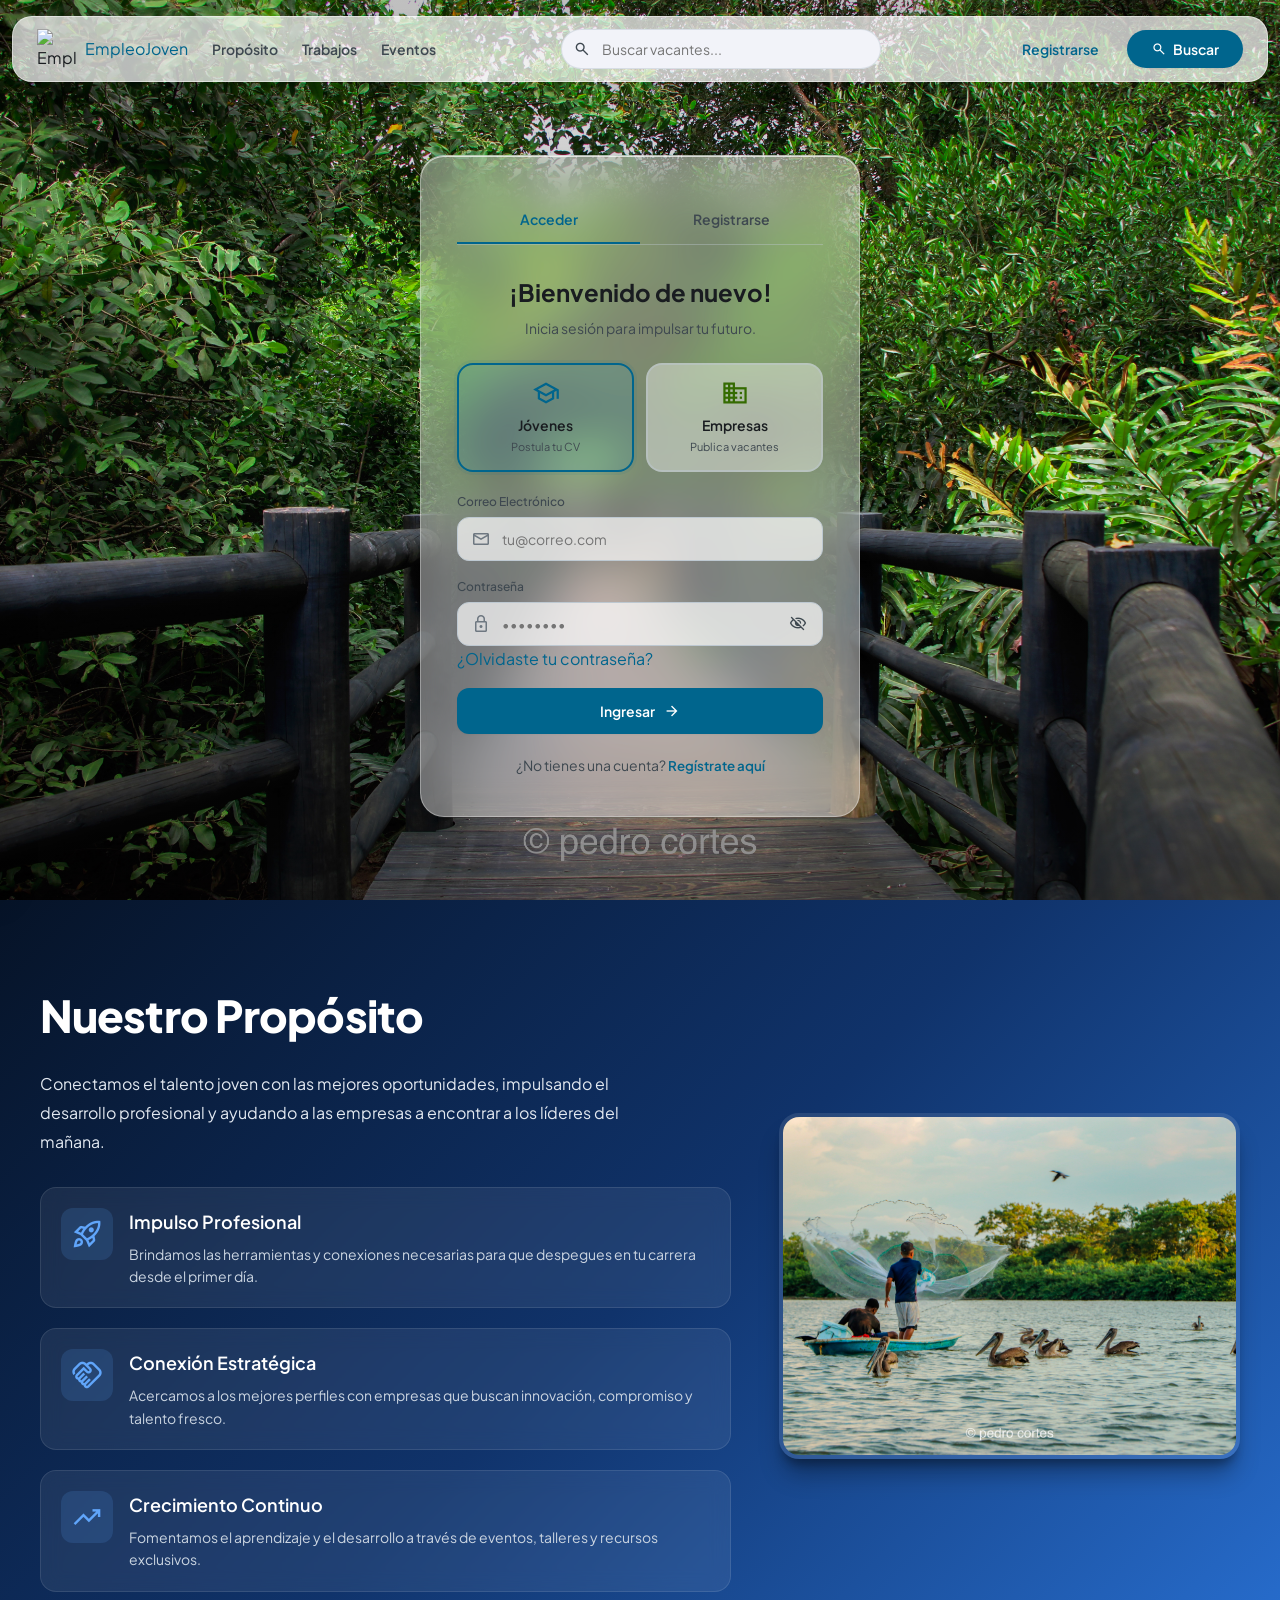
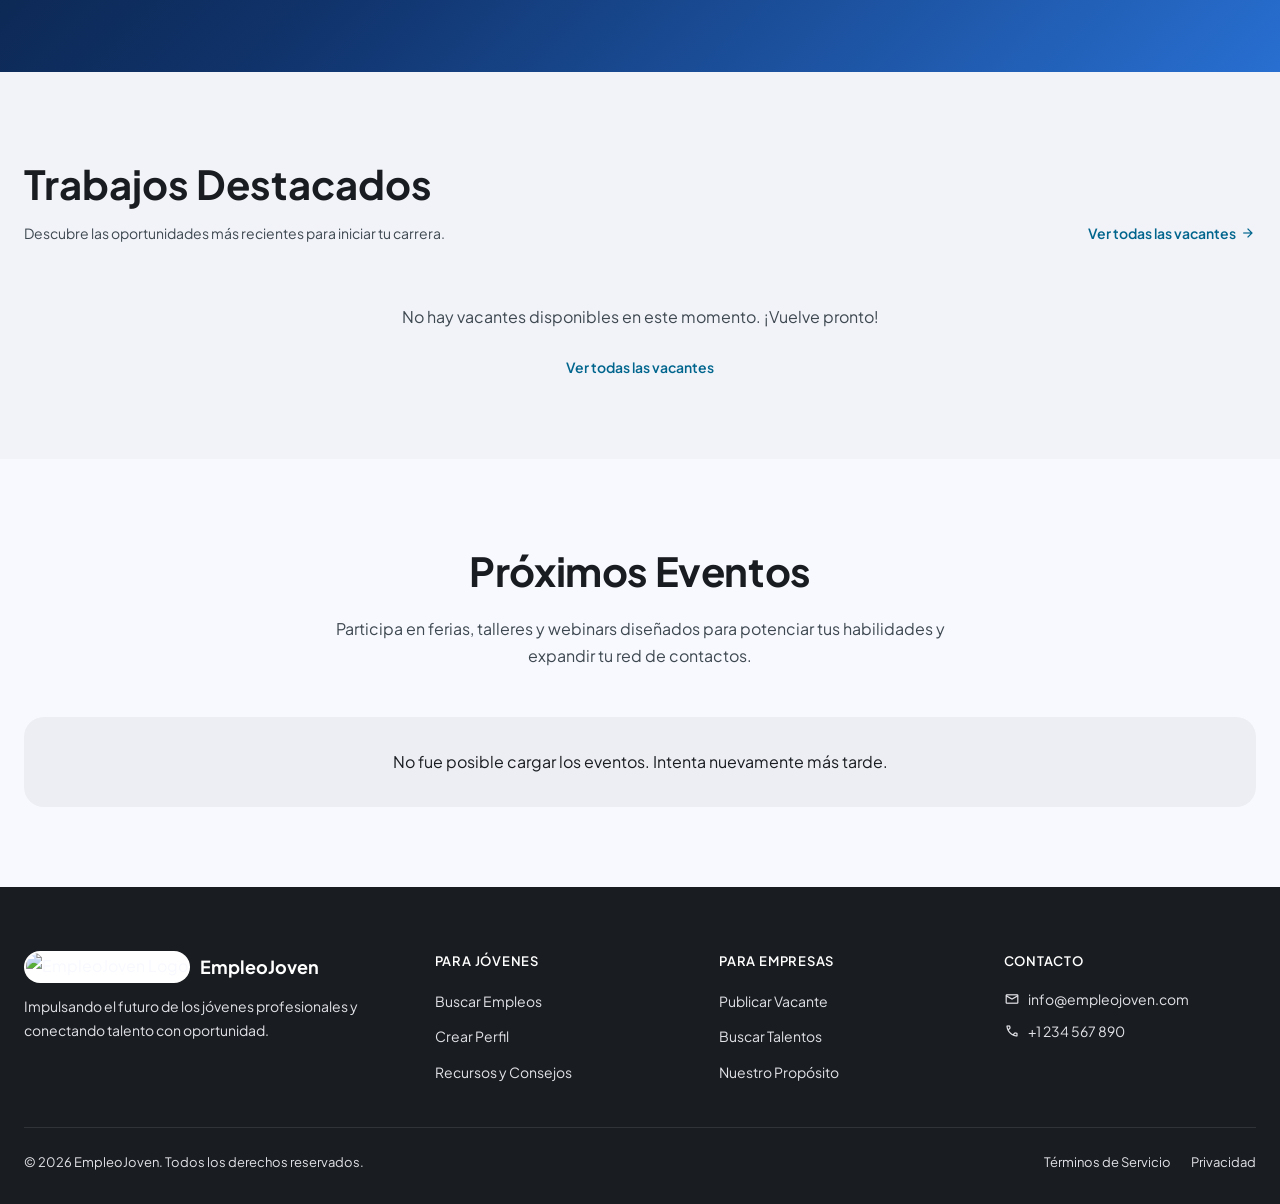
==== index.html @ 44835166 "comentario" ====
<!DOCTYPE html>
<html lang="es">

<head>
  <meta charset="utf-8">
  <meta name="viewport" content="width=device-width, initial-scale=1.0">
  <title>EmpleoJoven — Conectando Talento Joven con Oportunidades</title>

  <!-- Fonts -->
  <link rel="preconnect" href="https://fonts.googleapis.com">
  <link rel="preconnect" href="https://fonts.gstatic.com" crossorigin>
  <link href="https://fonts.googleapis.com/css2?family=Plus+Jakarta+Sans:wght@400;500;600;700&display=swap"
    rel="stylesheet">
  <link href="https://fonts.googleapis.com/css2?family=Material+Symbols+Outlined:wght,FILL@100..700,0..1&display=swap"
    rel="stylesheet">

  <!-- Styles -->
  <link rel="stylesheet" href="styles.css?v=20260906-jobs-skeleton">
</head>

<body>

  <!-- ============================================
     NAVBAR
     ============================================ -->
  <header class="navbar">
    <div class="glass-nav rounded-full flex justify-between items-center px-4 md:px-6 py-3">
      <!-- Left: Logo + Links -->
      <div class="flex items-center gap-3 md:gap-6">
        <button id="mobileMenuBtn"
          class="md:hidden flex items-center justify-center w-9 h-9 rounded-full hover:bg-surface-container-low transition-colors">
          <span class="material-symbols-outlined text-on-surface-variant">menu</span>
        </button>
        <a href="index.html" class="flex items-center gap-2">
          <img
            src="https://lh3.googleusercontent.com/aida-public/[base64]"
            alt="EmpleoJoven Logo" class="h-8 md:h-10 w-auto rounded-full bg-white p-0.5">
          <span class="hidden md:block font-headline-md text-primary text-lg font-bold">EmpleoJoven</span>
        </a>
        <nav class="hidden md:flex items-center gap-6">
          <a href="#proposito" class="nav-link">Propósito</a>
          <a href="#trabajos" class="nav-link">Trabajos</a>
          <a href="#eventos" class="nav-link">Eventos</a>
        </nav>
      </div>

      <!-- Center: Search -->
      <div class="nav-search hidden lg:block mx-4">
        <span class="material-symbols-outlined search-icon">search</span>
        <input id="jobSearch" type="search" placeholder="Buscar vacantes..." aria-label="Buscar vacantes">
      </div>

      <!-- Right: Actions -->
      <div class="flex items-center gap-2 md:gap-3">
        <a href="#tabRegister" id="navRegisterBtn" class="nav-btn-ghost hidden sm:inline-block">Registrarse</a>
        <button id="searchButton" class="nav-btn-primary" type="button">
          <span class="material-symbols-outlined" style="font-size:16px">search</span>
          <span class="hidden sm:inline">Buscar</span>
        </button>
      </div>
    </div>
  </header>

  <!-- Mobile Menu Overlay -->
  <div id="mobileOverlay" class="mobile-overlay"></div>

  <!-- Mobile Menu Drawer -->
  <aside id="mobileMenu" class="mobile-menu">
    <div class="p-6">
      <div class="flex items-center justify-between mb-8">
        <span class="text-xl font-bold text-primary">Menú</span>
        <button id="closeMobileMenu"
          class="w-9 h-9 rounded-full hover:bg-surface-container-low flex items-center justify-center transition-colors">
          <span class="material-symbols-outlined text-on-surface-variant">close</span>
        </button>
      </div>
      <nav class="space-y-1">
        <a href="#proposito" class="mobile-link">
          <span class="material-symbols-outlined icon">rocket_launch</span> Propósito
        </a>
        <a href="#trabajos" class="mobile-link">
          <span class="material-symbols-outlined icon">work</span> Trabajos
        </a>
        <a href="#eventos" class="mobile-link">
          <span class="material-symbols-outlined icon">event</span> Eventos
        </a>
        <a href="#tabRegister" id="mobileRegisterBtn" class="mobile-link">
          <span class="material-symbols-outlined icon">person_add</span> Registrarse
        </a>
      </nav>
    </div>
  </aside>

  <!-- ============================================
     HERO SECTION — LOGIN / REGISTER
     ============================================ -->
  <section class="hero">
    <!-- Background Carousel -->
    <div class="hero-bg">
      <div class="hero-slide active" style="background-image: url('imagenes/puente.jpeg');"></div>
      <div class="hero-slide" style="background-image: url('imagenes/cangrejo.jpeg');"></div>
      <div class="hero-slide" style="background-image: url('imagenes/atardecer.jpeg');"></div>
      <div class="hero-slide" style="background-image: url('imagenes/canoa.jpeg');"></div>
      <div class="hero-slide" style="background-image: url('imagenes/platanos.jpg');"></div>
      <div class="hero-slide" style="background-image: url('imagenes/IMG_0099.JPG.jpeg');"></div>
      <div class="hero-slide" style="background-image: url('imagenes/IMG_8763.JPG.jpeg');"></div>

    </div>
    <div class="hero-overlay"></div>

    <!-- Auth Card -->
    <div class="hero-content">
      <div class="auth-card">

        <!-- Tabs -->
        <div class="auth-tabs">
          <button id="tabLogin" class="auth-tab active">Acceder</button>
          <button id="tabRegister" class="auth-tab">Registrarse</button>
        </div>

        <!-- ===== LOGIN PANEL ===== -->
        <div id="panelLogin" class="auth-panel">
          <div class="text-center mb-6">
            <h1 class="auth-title">¡Bienvenido de nuevo!</h1>
            <p class="auth-subtitle">Inicia sesión para impulsar tu futuro.</p>
          </div>

          <!-- Role Selection -->
          <div class="role-selector">
            <label class="role-card active-joven">
              <input type="radio" name="loginRole" value="joven" checked>
              <span class="material-symbols-outlined role-icon text-primary">school</span>
              <div class="role-label">Jóvenes</div>
              <div class="role-desc">Postula tu CV</div>
            </label>
            <label class="role-card">
              <input type="radio" name="loginRole" value="empresa">
              <span class="material-symbols-outlined role-icon text-secondary">domain</span>
              <div class="role-label">Empresas</div>
              <div class="role-desc">Publica vacantes</div>
            </label>
          </div>

          <!-- Login Form -->
          <form id="loginForm">
            <div class="form-group">
              <label class="form-label" for="loginEmail">Correo Electrónico</label>
              <div class="input-wrapper">
                <span class="material-symbols-outlined input-icon">mail</span>
                <input type="email" id="loginEmail" class="form-input" placeholder="tu@correo.com" required>
              </div>
            </div>

            <div class="form-group">
              <label class="form-label" for="loginPassword">Contraseña</label>
              <div class="input-wrapper">
                <span class="material-symbols-outlined input-icon">lock</span>
                <input type="password" id="loginPassword" class="form-input with-toggle" placeholder="••••••••"
                  required>
                <button type="button" class="input-toggle" data-target="loginPassword">
                  <span class="material-symbols-outlined" style="font-size:18px">visibility_off</span>
                </button>
              </div>
              <div class="text-right mt-2">
                <a href="#" class="text-primary text-xs font-medium hover:underline">¿Olvidaste tu contraseña?</a>
              </div>
            </div>

            <button type="submit" class="btn-submit">
              <span>Ingresar</span>
              <span class="material-symbols-outlined btn-icon">arrow_forward</span>
            </button>
          </form>

          <p class="auth-footer">
            ¿No tienes una cuenta? <button type="button" id="goToRegister">Regístrate aquí</button>
          </p>
        </div>

        <!-- ===== REGISTER PANEL ===== -->
        <div id="panelRegister" class="auth-panel hidden">
          <div class="text-center mb-6">
            <h1 class="auth-title">Crear Cuenta</h1>
            <p class="auth-subtitle">Únete a EmpleoJoven hoy mismo.</p>
          </div>

          <!-- Role Selection -->
          <div class="role-selector">
            <label class="role-card active-joven">
              <input type="radio" name="regRole" value="joven" checked>
              <span class="material-symbols-outlined role-icon text-primary">school</span>
              <div class="role-label">Jóvenes</div>
              <div class="role-desc">Postula tu CV</div>
            </label>
            <label class="role-card">
              <input type="radio" name="regRole" value="empresa">
              <span class="material-symbols-outlined role-icon text-secondary">domain</span>
              <div class="role-label">Empresas</div>
              <div class="role-desc">Publica vacantes</div>
            </label>
          </div>

          <!-- Register Form -->
          <form id="registerForm">
            <!-- Campos para Jóvenes -->
            <div id="regYouthFields" class="grid grid-cols-2 gap-3">
              <div class="form-group mb-0">
                <label class="form-label" for="regNombre">Nombre</label>
                <input type="text" id="regNombre" class="form-input" style="padding-left:14px" placeholder="Tu nombre"
                  required>
              </div>
              <div class="form-group mb-0">
                <label class="form-label" for="regApellido">Apellido</label>
                <input type="text" id="regApellido" class="form-input" style="padding-left:14px"
                  placeholder="Tu apellido" required>
              </div>
            </div>

            <!-- Campos para Empresas -->
            <div id="regCompanyFields" class="form-group mb-0 hidden">
              <label class="form-label" for="regNombreEmpresa">Nombre de la Empresa</label>
              <input type="text" id="regNombreEmpresa" class="form-input" style="padding-left:14px"
                placeholder="Nombre de tu empresa">
            </div>

            <div class="form-group">
              <label class="form-label" for="regEmail">Correo Electrónico</label>
              <input type="email" id="regEmail" class="form-input" style="padding-left:14px" placeholder="tu@correo.com"
                required>
            </div>

            <div class="form-group">
              <label class="form-label" for="regPassword">Contraseña</label>
              <div class="input-wrapper">
                <input type="password" id="regPassword" class="form-input with-toggle" style="padding-left:14px"
                  placeholder="Mínimo 8 caracteres" minlength="8" required>
                <button type="button" class="input-toggle" data-target="regPassword">
                  <span class="material-symbols-outlined" style="font-size:18px">visibility_off</span>
                </button>
              </div>
            </div>

            <div class="form-group">
              <label class="form-label" for="regConfirmPassword">Confirmar Contraseña</label>
              <div class="input-wrapper">
                <input type="password" id="regConfirmPassword" class="form-input with-toggle" style="padding-left:14px"
                  placeholder="••••••••" required>
                <button type="button" class="input-toggle" data-target="regConfirmPassword">
                  <span class="material-symbols-outlined" style="font-size:18px">visibility_off</span>
                </button>
              </div>
            </div>

            <div class="checkbox-wrapper mb-4">
              <input type="checkbox" id="regTerms" required>
              <label for="regTerms">Acepto los <a href="#">Términos de Servicio</a> y la <a href="#">Política de
                  Privacidad</a></label>
            </div>

            <button type="submit" class="btn-submit">
              <span>Crear cuenta</span>
              <span class="material-symbols-outlined btn-icon">arrow_forward</span>
            </button>
          </form>

          <!-- Social Login -->
          <div class="social-divider">
            <span>o con</span>
          </div>
          <div class="social-buttons">
            <button type="button" class="social-btn">
              <svg viewBox="0 0 24 24">
                <path fill="#4285F4"
                  d="M22.56 12.25c0-.78-.07-1.53-.2-2.25H12v4.26h5.92a5.06 5.06 0 0 1-2.2 3.32v2.77h3.57c2.08-1.92 3.28-4.74 3.28-8.1z" />
                <path fill="#34A853"
                  d="M12 23c2.97 0 5.46-.98 7.28-2.66l-3.57-2.77c-.98.66-2.23 1.06-3.71 1.06-2.86 0-5.29-1.93-6.16-4.53H2.18v2.84C3.99 20.53 7.7 23 12 23z" />
                <path fill="#FBBC05"
                  d="M5.84 14.09c-.22-.66-.35-1.36-.35-2.09s.13-1.43.35-2.09V7.07H2.18C1.43 8.55 1 10.22 1 12s.43 3.45 1.18 4.93l2.85-2.22.81-.62z" />
                <path fill="#EA4335"
                  d="M12 5.38c1.62 0 3.06.56 4.21 1.64l3.15-3.15C17.45 2.09 14.97 1 12 1 7.7 1 3.99 3.47 2.18 7.07l3.66 2.84c.87-2.6 3.3-4.53 6.16-4.53z" />
              </svg>
              Google
            </button>
            <button type="button" class="social-btn">
              <svg viewBox="0 0 24 24">
                <path fill="#1877F2"
                  d="M24 12.073c0-6.627-5.373-12-12-12s-12 5.373-12 12c0 5.99 4.388 10.954 10.125 11.854v-8.385H7.078v-3.47h3.047V9.43c0-3.007 1.792-4.669 4.533-4.669 1.312 0 2.686.235 2.686.235v2.953H15.83c-1.491 0-1.956.925-1.956 1.874v2.25h3.328l-.532 3.47h-2.796v8.385C19.612 23.027 24 18.062 24 12.073z" />
              </svg>
              Facebook
            </button>
          </div>

          <p class="auth-footer">
            ¿Ya tienes una cuenta? <button type="button" id="goToLogin">Inicia sesión</button>
          </p>
        </div>

      </div>
    </div>
  </section>

  <!-- ============================================
     PROPÓSITO SECTION
     ============================================ -->
  <section id="proposito" class="purpose-section reveal">
    <div class="purpose-container">
      <!-- Left Column: Text & Features -->
      <div class="purpose-text-side">
        <h2 class="purpose-section-title">Nuestro Propósito</h2>
        <p class="purpose-section-desc">Conectamos el talento joven con las mejores oportunidades, impulsando el
          desarrollo profesional y ayudando a las empresas a encontrar a los líderes del mañana.</p>

        <div class="purpose-mini-grid">
          <div class="purpose-mini-card">
            <span class="material-symbols-outlined icon">rocket_launch</span>
            <div>
              <h4>Impulso Profesional</h4>
              <p>Brindamos las herramientas y conexiones necesarias para que despegues en tu carrera desde el primer
                día.</p>
            </div>
          </div>
          <div class="purpose-mini-card">
            <span class="material-symbols-outlined icon">handshake</span>
            <div>
              <h4>Conexión Estratégica</h4>
              <p>Acercamos a los mejores perfiles con empresas que buscan innovación, compromiso y talento fresco.</p>
            </div>
          </div>
          <div class="purpose-mini-card">
            <span class="material-symbols-outlined icon">trending_up</span>
            <div>
              <h4>Crecimiento Continuo</h4>
              <p>Fomentamos el aprendizaje y el desarrollo a través de eventos, talleres y recursos exclusivos.</p>
            </div>
          </div>
        </div>
      </div>

      <!-- Right Column: Image -->
      <div class="purpose-image-side">
        <div class="purpose-image-wrapper">
          <img src="imagenes/IMG_9879.JPG.jpeg" alt="Nuestro Propósito">
        </div>
      </div>
    </div>
  </section>

  <!-- ============================================
     TRABAJOS DESTACADOS
     ============================================ -->
  <section id="trabajos" class="jobs-section">
    <div class="jobs-header">
      <div>
        <h2>Trabajos Destacados</h2>
        <p>Descubre las oportunidades más recientes para iniciar tu carrera.</p>
      </div>
      <a href="#" id="verTodasBtn" class="jobs-see-all">
        Ver todas las vacantes <span class="material-symbols-outlined" style="font-size:16px">arrow_forward</span>
      </a>
    </div>

    <!-- Skeleton Loader (visible mientras carga) -->
    <div class="jobs-grid" id="jobsSkeletonGrid" aria-hidden="true" hidden>
      <div class="job-card job-card-skeleton">
        <div class="skeleton-icon"></div>
        <div class="skeleton-badge"></div>
        <div class="skeleton-title"></div>
        <div class="skeleton-company"></div>
        <div class="skeleton-btn"></div>
      </div>
      <div class="job-card job-card-skeleton">
        <div class="skeleton-icon"></div>
        <div class="skeleton-badge"></div>
        <div class="skeleton-title"></div>
        <div class="skeleton-company"></div>
        <div class="skeleton-btn"></div>
      </div>
      <div class="job-card job-card-skeleton">
        <div class="skeleton-icon"></div>
        <div class="skeleton-badge"></div>
        <div class="skeleton-title"></div>
        <div class="skeleton-company"></div>
        <div class="skeleton-btn"></div>
      </div>
    </div>

    <!-- Grid de vacantes reales -->
    <div class="jobs-grid" id="jobsGrid" hidden></div>

    <!-- Estado vacío / sin conexión -->
    <p id="noJobsMessage" class="no-jobs-message" hidden>No hay vacantes disponibles en este momento. ¡Vuelve pronto!
    </p>

    <div class="jobs-footer-link">
      <a href="#" id="verTodasMobileBtn">Ver todas las vacantes</a>
    </div>
  </section>

  <!-- ============================================
     MODAL — REGÍSTRATE PARA POSTULAR
     ============================================ -->
  <div id="registerPromptModal" class="rp-backdrop" role="dialog" aria-modal="true" aria-labelledby="rpModalTitle">
    <div class="rp-modal">
      <!-- Decorative top bar -->
      <div class="rp-topbar"></div>

      <button class="rp-close" id="rpCloseBtn" aria-label="Cerrar">
        <span class="material-symbols-outlined">close</span>
      </button>

      <!-- Job preview info (se rellena desde JS) -->
      <div class="rp-job-preview">
        <div class="rp-job-icon" id="rpJobIcon">
          <span class="material-symbols-outlined">work</span>
        </div>
        <div>
          <h3 id="rpJobTitle" class="rp-job-title">—</h3>
          <p id="rpJobCompany" class="rp-job-company">—</p>
        </div>
      </div>

      <!-- Modal body -->
      <div class="rp-body">
        <div class="rp-lock-icon">
          <span class="material-symbols-outlined">lock</span>
        </div>
        <h2 id="rpModalTitle" class="rp-title">¡Crea tu cuenta gratis!</h2>
        <p class="rp-desc">
          Para ver los detalles completos y <strong>postular a esta vacante</strong>,
          necesitas tener una cuenta en EmpleoJoven. ¡Es gratis y solo toma un minuto!
        </p>

        <div class="rp-benefits">
          <div class="rp-benefit-item">
            <span class="material-symbols-outlined">check_circle</span>
            Accede a todos los detalles de la oferta
          </div>
          <div class="rp-benefit-item">
            <span class="material-symbols-outlined">check_circle</span>
            Postula con un solo clic
          </div>
          <div class="rp-benefit-item">
            <span class="material-symbols-outlined">check_circle</span>
            Recibe notificaciones de nuevas vacantes
          </div>
        </div>

        <div class="rp-actions">
          <button type="button" class="rp-btn-register" id="rpRegisterBtn">
            <span class="material-symbols-outlined">person_add</span>
            Crear cuenta gratis
          </button>
          <button type="button" class="rp-btn-login" id="rpLoginBtn">
            Ya tengo cuenta — Iniciar sesión
          </button>
        </div>
      </div>
    </div>
  </div>


  <!-- ============================================
     EVENTOS
     ============================================ -->
  <section id="eventos" class="section">
    <div class="section-header reveal">
      <h2 class="section-title">Próximos Eventos</h2>
      <p class="section-desc">Participa en ferias, talleres y webinars diseñados para potenciar tus habilidades y
        expandir tu red de contactos.</p>
    </div>

    <!-- Grid de eventos dinámico -->
    <div class="events-grid" id="eventsGrid">
      <div class="event-card reveal">
        <div class="event-content" style="grid-column: 1 / -1; text-align: center; padding: 30px;">
          <p style="color: var(--text-muted, #94a3b8);">Cargando eventos programados...</p>
        </div>
      </div>
    </div>
  </section>

  <!-- ============================================
     FOOTER
     ============================================ -->
  <footer class="footer">
    <div class="footer-grid">
      <!-- Brand -->
      <div>
        <div class="footer-brand">
          <img
            src="https://lh3.googleusercontent.com/aida-public/[base64]"
            alt="EmpleoJoven Logo">
          <span>EmpleoJoven</span>
        </div>
        <p class="footer-desc">Impulsando el futuro de los jóvenes profesionales y conectando talento con oportunidad.
        </p>
      </div>

      <!-- Para Jóvenes -->
      <div class="footer-col">
        <h4>Para Jóvenes</h4>
        <ul>
          <li><a href="#trabajos">Buscar Empleos</a></li>
          <li><a href="#tabRegister" id="footerRegisterBtn">Crear Perfil</a></li>
          <li><a href="#eventos">Recursos y Consejos</a></li>
        </ul>
      </div>

      <!-- Para Empresas -->
      <div class="footer-col">
        <h4>Para Empresas</h4>
        <ul>
          <li><a href="#tabRegister" id="footerPublishBtn">Publicar Vacante</a></li>
          <li><a href="#tabRegister">Buscar Talentos</a></li>
          <li><a href="#proposito">Nuestro Propósito</a></li>
        </ul>
      </div>

      <!-- Contacto -->
      <div class="footer-col">
        <h4>Contacto</h4>
        <div class="footer-contact">
          <span class="material-symbols-outlined icon">mail</span>
          <span>info@empleojoven.com</span>
        </div>
        <div class="footer-contact">
          <span class="material-symbols-outlined icon">phone</span>
          <span>+1 234 567 890</span>
        </div>
      </div>
    </div>

    <div class="footer-bottom">
      <p>© 2026 EmpleoJoven. Todos los derechos reservados.</p>
      <div class="footer-bottom-links">
        <a href="#">Términos de Servicio</a>
        <a href="#">Privacidad</a>
      </div>
    </div>
  </footer>

  <!-- ============================================
     MODAL — DETALLE DEL EVENTO
     ============================================ -->
  <div id="eventDetailsModal" class="event-details-backdrop" role="dialog" aria-modal="true" aria-labelledby="eventDetailsTitle">
    <article class="event-details-modal">
      <div class="event-details-topbar"></div>
      <button type="button" class="event-details-close" id="eventDetailsClose" aria-label="Cerrar detalles del evento">
        <span class="material-symbols-outlined">close</span>
      </button>
      <div class="event-details-body">
        <span class="event-details-type" id="eventDetailsType">Actividad</span>
        <h2 id="eventDetailsTitle">Evento</h2>
        <p class="event-details-description" id="eventDetailsDescription"></p>
        <div class="event-details-info">
          <p><span class="material-symbols-outlined">schedule</span><span id="eventDetailsDate"></span></p>
          <p><span class="material-symbols-outlined">location_on</span><span id="eventDetailsModality"></span></p>
          <p><span class="material-symbols-outlined">groups</span><span id="eventDetailsOrganizer"></span></p>
        </div>
      </div>
    </article>
  </div>

  <!-- ============================================
     TOAST NOTIFICATION
     ============================================ -->
  <div id="toast" class="toast">
    <div class="toast-inner success" id="toastInner">
      <span class="material-symbols-outlined toast-icon" id="toastIcon">check_circle</span>
      <span id="toastMessage">Mensaje</span>
    </div>
  </div>

  <!-- Scripts -->
  <script src="Js/script.js?v=20260906-jobs-skeleton"></script>
</body>

</html>
---- styles.css ----
/* ============================================
   EMPLEOJOVEN — DESIGN SYSTEM + ANIMATIONS
   ============================================ */

/* ---- Google Fonts Import ---- */
@import url('https://fonts.googleapis.com/css2?family=Plus+Jakarta+Sans:wght@400;500;600;700&display=swap');

/* ---- CSS Custom Properties ---- */
:root {
  --primary: #00658d;
  --primary-container: #00aeef;
  --primary-fixed: #c6e7ff;
  --primary-fixed-dim: #82cfff;
  --on-primary: #ffffff;
  --on-primary-container: #003e58;
  --on-primary-fixed: #001e2d;
  --on-primary-fixed-variant: #004c6b;

  --secondary: #346b00;
  --secondary-container: #acf771;
  --secondary-fixed: #acf771;
  --secondary-fixed-dim: #91da59;
  --on-secondary: #ffffff;
  --on-secondary-container: #387200;
  --on-secondary-fixed: #0b2000;
  --on-secondary-fixed-variant: #265100;

  --tertiary: #725c00;
  --tertiary-container: #c3a000;
  --tertiary-fixed: #ffe07c;
  --tertiary-fixed-dim: #ecc200;
  --on-tertiary: #ffffff;
  --on-tertiary-container: #463800;
  --on-tertiary-fixed: #231b00;
  --on-tertiary-fixed-variant: #564500;

  --error: #ba1a1a;
  --error-container: #ffdad6;
  --on-error: #ffffff;
  --on-error-container: #93000a;

  --surface: #f8f9ff;
  --surface-bright: #f8f9ff;
  --surface-dim: #d8dadf;
  --surface-variant: #e1e2e8;
  --surface-container: #eceef3;
  --surface-container-low: #f2f3f9;
  --surface-container-lowest: #ffffff;
  --surface-container-high: #e6e8ed;
  --surface-container-highest: #e1e2e8;

  --background: #f8f9ff;
  --on-background: #191c20;
  --on-surface: #191c20;
  --on-surface-variant: #3e4850;
  --inverse-surface: #2e3135;
  --inverse-on-surface: #eff0f6;
  --inverse-primary: #82cfff;
  --surface-tint: #00658d;

  --outline: #6e7881;
  --outline-variant: #bdc8d1;

  --radius-sm: 0.25rem;
  --radius-md: 0.5rem;
  --radius-lg: 0.75rem;
  --radius-xl: 1rem;
  --radius-2xl: 1.25rem;
  --radius-full: 9999px;

  --shadow-sm: 0 1px 2px rgba(0,0,0,0.04);
  --shadow-md: 0 4px 12px rgba(0,0,0,0.06);
  --shadow-lg: 0 8px 24px rgba(0,0,0,0.08);
  --shadow-xl: 0 12px 40px rgba(0,0,0,0.12);
  --shadow-glow: 0 0 24px rgba(0, 101, 141, 0.15);

  --transition-fast: 0.15s ease;
  --transition-base: 0.25s ease;
  --transition-slow: 0.4s cubic-bezier(0.4, 0, 0.2, 1);
  --transition-bounce: 0.5s cubic-bezier(0.34, 1.56, 0.64, 1);
}

/* ---- Reset & Base ---- */
*, *::before, *::after {
  margin: 0;
  padding: 0;
  box-sizing: border-box;
}

html {
  scroll-behavior: smooth;
  -webkit-font-smoothing: antialiased;
  -moz-osx-font-smoothing: grayscale;
}

body {
  font-family: 'Plus Jakarta Sans', -apple-system, BlinkMacSystemFont, sans-serif;
  background: var(--background);
  color: var(--on-background);
  line-height: 1.6;
  overflow-x: hidden;
}

a {
  text-decoration: none;
  color: inherit;
}

button {
  font-family: inherit;
  cursor: pointer;
  border: none;
  background: none;
}

input, select, textarea {
  font-family: inherit;
}

img {
  max-width: 100%;
  height: auto;
  display: block;
}

/* ---- Scrollbar Personalizada ---- */
::-webkit-scrollbar { width: 6px; }
::-webkit-scrollbar-track { background: transparent; }
::-webkit-scrollbar-thumb { background: var(--outline-variant); border-radius: 3px; }
::-webkit-scrollbar-thumb:hover { background: var(--outline); }

/* ============================================
   GLASSMORPHISM COMPONENTS
   ============================================ */

.glass-nav {
  display: flex;
  align-items: center;
  justify-content: space-between;
  min-height: 64px;
  padding: 12px 24px;
  background: rgba(255, 255, 255, 0.72);
  backdrop-filter: blur(24px) saturate(1.4);
  -webkit-backdrop-filter: blur(24px) saturate(1.4);
  border: 1px solid rgba(255, 255, 255, 0.5);
  box-shadow: var(--shadow-lg), 0 0 0 1px rgba(0,0,0,0.02);
  border-radius: var(--radius-2xl);
}

.glass-card {
  background: rgba(255, 255, 255, 0.72);
  backdrop-filter: blur(20px) saturate(1.3);
  -webkit-backdrop-filter: blur(20px) saturate(1.3);
  border: 1px solid rgba(255, 255, 255, 0.45);
  box-shadow: 
    0 8px 32px rgba(0, 0, 0, 0.08),
    inset 0 1px 0 rgba(255, 255, 255, 0.6);
  transition: transform var(--transition-slow), box-shadow var(--transition-slow);
}

.glass-card:hover {
  transform: translateY(-4px) scale(1.005);
  box-shadow: 
    0 16px 48px rgba(0, 0, 0, 0.12),
    inset 0 1px 0 rgba(255, 255, 255, 0.7);
}

/* ---- Glass Toast ---- */
.glass-toast {
  background: rgba(255, 255, 255, 0.92);
  backdrop-filter: blur(16px);
  -webkit-backdrop-filter: blur(16px);
  border: 1px solid rgba(255, 255, 255, 0.5);
  box-shadow: var(--shadow-xl);
}

/* ============================================
   NAVBAR
   ============================================ */

.navbar {
  position: fixed;
  top: 16px;
  left: 50%;
  transform: translateX(-50%);
  width: calc(100% - 24px);
  max-width: 1280px;
  z-index: 50;
  animation: slideDown 0.6s var(--transition-slow) both;
}

@keyframes slideDown {
  from { opacity: 0; transform: translateX(-50%) translateY(-20px); }
  to { opacity: 1; transform: translateX(-50%) translateY(0); }
}

.nav-link {
  position: relative;
  color: var(--on-surface-variant);
  font-weight: 600;
  font-size: 14px;
  transition: color var(--transition-fast);
  padding: 4px 0;
}

.nav-link::after {
  content: '';
  position: absolute;
  bottom: 0;
  left: 50%;
  width: 0;
  height: 2px;
  background: var(--primary);
  border-radius: 2px;
  transition: width var(--transition-base), left var(--transition-base);
}

.nav-link:hover {
  color: var(--primary);
}

.nav-link:hover::after {
  width: 100%;
  left: 0;
}

.nav-search {
  position: relative;
  width: 100%;
  max-width: 320px;
}

.nav-search input {
  width: 100%;
  padding: 10px 16px 10px 40px;
  border-radius: var(--radius-full);
  border: 1px solid rgba(189, 200, 209, 0.5);
  background: var(--surface-container-low);
  font-size: 14px;
  color: var(--on-surface);
  transition: all var(--transition-base);
}

.nav-search input:focus {
  outline: none;
  border-color: var(--primary);
  box-shadow: 0 0 0 3px rgba(0, 101, 141, 0.1), var(--shadow-md);
  background: white;
}

.nav-search input::-webkit-search-cancel-button {
  cursor: pointer;
}

@media (max-width: 1023px) {
  .nav-search.mobile-search-open {
    display: block !important;
    position: fixed;
    top: 78px;
    left: 12px;
    right: 12px;
    max-width: none;
    margin: 0;
    z-index: 51;
  }
}

.nav-search .search-icon {
  position: absolute;
  left: 12px;
  top: 50%;
  transform: translateY(-50%);
  color: var(--on-surface-variant);
  font-size: 18px;
  pointer-events: none;
}

.job-card[hidden] {
  display: none;
}

.no-jobs-message {
  margin-top: 24px;
  color: var(--on-surface-variant);
  text-align: center;
}

.nav-btn-primary {
  background: var(--primary);
  color: white;
  padding: 10px 24px;
  border-radius: var(--radius-full);
  font-weight: 600;
  font-size: 14px;
  box-shadow: var(--shadow-sm);
  transition: all var(--transition-base);
  display: inline-flex;
  align-items: center;
  gap: 6px;
}

.nav-btn-primary:hover {
  background: rgba(0, 101, 141, 0.9);
  transform: translateY(-1px);
  box-shadow: var(--shadow-md), var(--shadow-glow);
}

.nav-btn-ghost {
  color: var(--primary);
  font-weight: 600;
  font-size: 14px;
  padding: 8px 16px;
  border-radius: var(--radius-full);
  transition: all var(--transition-fast);
}

.nav-btn-ghost:hover {
  background: rgba(0, 101, 141, 0.06);
}

/* ---- Mobile Menu ---- */
.mobile-menu {
  position: fixed;
  top: 0;
  left: 0;
  height: 100%;
  width: 280px;
  background: white;
  z-index: 50;
  transform: translateX(-100%);
  transition: transform 0.35s cubic-bezier(0.4, 0, 0.2, 1);
  box-shadow: 8px 0 32px rgba(0,0,0,0.1);
}

.mobile-menu.open {
  transform: translateX(0);
}

.mobile-overlay {
  position: fixed;
  inset: 0;
  background: rgba(0,0,0,0.3);
  backdrop-filter: blur(4px);
  z-index: 40;
  opacity: 0;
  visibility: hidden;
  transition: opacity 0.3s ease, visibility 0.3s ease;
}

.mobile-overlay.active {
  opacity: 1;
  visibility: visible;
}

.mobile-link {
  display: flex;
  align-items: center;
  gap: 12px;
  padding: 14px 20px;
  border-radius: var(--radius-xl);
  color: var(--on-surface);
  font-size: 15px;
  font-weight: 500;
  transition: all var(--transition-fast);
}

.mobile-link:hover {
  background: var(--surface-container-low);
  color: var(--primary);
}

.mobile-link .icon {
  color: var(--primary);
  font-size: 22px;
}

/* ============================================
   HERO SECTION
   ============================================ */

.hero {
  position: relative;
  min-height: 100vh;
  display: flex;
  align-items: center;
  justify-content: center;
  padding: 120px 16px 48px;
  overflow: hidden;
}

.hero-bg {
  position: absolute;
  inset: 0;
  z-index: 1;
}

.hero-slide {
  position: absolute;
  inset: 0;
  background-size: cover;
  background-position: center;
  background-attachment: fixed;
  opacity: 0;
  transition: opacity 1.5s ease-in-out;
  z-index: 1;
}

.hero-slide.active {
  opacity: 1;
  z-index: 2;
  animation: kenBurns 20s ease-in-out infinite alternate;
}

@keyframes kenBurns {
  0% { transform: scale(1); }
  100% { transform: scale(1.08); }
}

.hero-overlay {
  position: absolute;
  inset: 0;
  z-index: 3;
  background: linear-gradient(
    180deg,
    rgba(0,0,0,0.25) 0%,
    rgba(0,0,0,0.05) 40%,
    rgba(0,0,0,0.15) 70%,
    rgba(0,0,0,0.45) 100%
  );
}

.hero-content {
  position: relative;
  z-index: 10;
  width: 100%;
  max-width: 440px;
  animation: fadeInUp 0.8s var(--transition-slow) 0.2s both;
}

@keyframes fadeInUp {
  from { opacity: 0; transform: translateY(30px); }
  to { opacity: 1; transform: translateY(0); }
}

/* ============================================
   AUTH CARD (LOGIN / REGISTER)
   ============================================ */

.auth-card {
  background: rgba(255, 255, 255, 0.40);
  backdrop-filter: blur(24px) saturate(1.4);
  -webkit-backdrop-filter: blur(24px) saturate(1.4);
  border: 1px solid rgba(255, 255, 255, 0.322);
  border-radius: 24px;
  padding: 32px 28px;
  box-shadow: 
    0 8px 32px rgba(0, 0, 0, 0.1),
    inset 0 1px 0 rgba(255, 255, 255, 0.7);
  transition: all var(--transition-slow);
}

.auth-card:hover {
  background: rgba(255, 255, 255, 0.72);
  box-shadow: 
    0 16px 48px rgba(0, 0, 0, 0.14),
    inset 0 1px 0 rgba(255, 255, 255, 0.8);
}

@media (min-width: 768px) {
  .auth-card {
    padding: 40px 36px;
  }
}

/* ---- Tabs ---- */
.auth-tabs {
  display: flex;
  border-bottom: 1px solid rgba(189, 200, 209, 0.4);
  margin-bottom: 28px;
}

.auth-tab {
  flex: 1;
  padding: 14px 8px;
  text-align: center;
  font-weight: 600;
  font-size: 14px;
  cursor: pointer;
  background: none;
  border: none;
  border-bottom: 2px solid transparent;
  color: var(--on-surface-variant);
  transition: all var(--transition-base);
  position: relative;
}

.auth-tab:hover {
  color: var(--primary);
}

.auth-tab.active {
  color: var(--primary);
  border-bottom-color: var(--primary);
}

.auth-tab::before {
  content: '';
  position: absolute;
  bottom: -2px;
  left: 50%;
  width: 0;
  height: 2px;
  background: var(--primary);
  border-radius: 2px;
  transition: width var(--transition-base), left var(--transition-base);
}

.auth-tab.active::before {
  width: 100%;
  left: 0;
}

/* ---- Auth Panels ---- */
.auth-panel {
  animation: panelSlideIn 0.4s var(--transition-slow) both;
}

.auth-panel.hidden {
  display: none;
}

@keyframes panelSlideIn {
  from { opacity: 0; transform: translateY(12px); }
  to { opacity: 1; transform: translateY(0); }
}

.auth-title {
  font-size: 22px;
  font-weight: 700;
  color: var(--on-surface);
  text-align: center;
  margin-bottom: 6px;
}

@media (min-width: 768px) {
  .auth-title {
    font-size: 24px;
  }
}

.auth-subtitle {
  text-align: center;
  color: var(--on-surface-variant);
  font-size: 14px;
  margin-bottom: 24px;
}

/* ---- Role Cards ---- */
.role-selector {
  display: flex;
  gap: 12px;
  margin-bottom: 20px;
}

.role-card {
  flex: 1;
  cursor: pointer;
  border: 2px solid rgba(189, 200, 209, 0.5);
  border-radius: var(--radius-xl);
  padding: 14px 8px;
  text-align: center;
  transition: all var(--transition-base);
  background: rgba(255, 255, 255, 0.4);
}

.role-card:hover {
  border-color: rgba(0, 101, 141, 0.3);
  transform: translateY(-2px);
  box-shadow: var(--shadow-sm);
}

.role-card .role-icon {
  font-size: 28px;
  margin-bottom: 6px;
  transition: transform var(--transition-bounce);
}

.role-card:hover .role-icon {
  transform: scale(1.1) rotate(-3deg);
}

.role-card .role-label {
  font-weight: 600;
  font-size: 14px;
  color: var(--on-surface);
}

.role-card .role-desc {
  font-size: 11px;
  color: var(--on-surface-variant);
  margin-top: 2px;
}

.role-card.active-joven {
  border-color: var(--primary);
  background: rgba(0, 174, 239, 0.1);
  box-shadow: 0 0 0 3px rgba(0, 101, 141, 0.08);
}

.role-card.active-empresa {
  border-color: var(--secondary);
  background: rgba(172, 247, 113, 0.15);
  box-shadow: 0 0 0 3px rgba(52, 107, 0, 0.08);
}

.role-card input[type="radio"] {
  position: absolute;
  opacity: 0;
  width: 0;
  height: 0;
}

/* ---- Form Inputs ---- */
.form-group {
  margin-bottom: 16px;
}

.form-label {
  display: block;
  font-size: 12px;
  font-weight: 500;
  color: var(--on-surface-variant);
  margin-bottom: 6px;
}

.input-wrapper {
  position: relative;
}

.input-icon {
  position: absolute;
  left: 14px;
  top: 50%;
  transform: translateY(-50%);
  color: var(--outline);
  font-size: 20px;
  pointer-events: none;
  transition: color var(--transition-fast);
}

.form-input {
  width: 100%;
  padding: 12px 14px 12px 44px;
  border: 1px solid var(--outline-variant);
  border-radius: var(--radius-lg);
  background: rgba(255, 255, 255, 0.7);
  font-size: 14px;
  color: var(--on-surface);
  transition: all var(--transition-base);
}

.form-input:focus {
  outline: none;
  border-color: var(--primary);
  background: white;
  box-shadow: 0 0 0 4px rgba(0, 101, 141, 0.1);
}

.form-input:focus + .input-icon,
.input-wrapper:focus-within .input-icon {
  color: var(--primary);
}

.form-input.has-error {
  border-color: var(--error);
  box-shadow: 0 0 0 4px rgba(186, 26, 26, 0.08);
  animation: shake 0.4s ease-in-out;
}

@keyframes shake {
  0%, 100% { transform: translateX(0); }
  25% { transform: translateX(-6px); }
  75% { transform: translateX(6px); }
}

.input-toggle {
  position: absolute;
  right: 12px;
  top: 50%;
  transform: translateY(-50%);
  color: var(--on-surface-variant);
  background: none;
  border: none;
  cursor: pointer;
  padding: 4px;
  border-radius: var(--radius-md);
  transition: all var(--transition-fast);
}

.input-toggle:hover {
  color: var(--primary);
  background: rgba(0, 101, 141, 0.06);
}

.form-input.with-toggle {
  padding-right: 44px;
}

/* ---- Checkbox ---- */
.checkbox-wrapper {
  display: flex;
  align-items: flex-start;
  gap: 10px;
  margin-top: 4px;
}

.checkbox-wrapper input[type="checkbox"] {
  margin-top: 2px;
  width: 18px;
  height: 18px;
  border: 1.5px solid var(--outline-variant);
  border-radius: 5px;
  accent-color: var(--primary);
  cursor: pointer;
  transition: all var(--transition-fast);
}

.checkbox-wrapper input[type="checkbox"]:hover {
  border-color: var(--primary);
}

.checkbox-wrapper label {
  font-size: 12px;
  color: var(--on-surface-variant);
  line-height: 1.5;
}

.checkbox-wrapper a {
  color: var(--primary);
  font-weight: 500;
  transition: opacity var(--transition-fast);
}

.checkbox-wrapper a:hover {
  opacity: 0.8;
  text-decoration: underline;
}

/* ---- Submit Button ---- */
.btn-submit {
  width: 100%;
  padding: 14px;
  background: var(--primary);
  color: white;
  border-radius: var(--radius-lg);
  font-weight: 600;
  font-size: 14px;
  display: flex;
  align-items: center;
  justify-content: center;
  gap: 8px;
  box-shadow: var(--shadow-sm);
  transition: all var(--transition-base);
  position: relative;
  overflow: hidden;
}

.btn-submit::before {
  content: '';
  position: absolute;
  inset: 0;
  background: linear-gradient(90deg, transparent, rgba(255,255,255,0.15), transparent);
  transform: translateX(-100%);
  transition: transform 0.6s ease;
}

.btn-submit:hover::before {
  transform: translateX(100%);
}

.btn-submit:hover {
  background: rgba(0, 101, 141, 0.92);
  transform: translateY(-2px);
  box-shadow: var(--shadow-md), var(--shadow-glow);
}

.btn-submit:active {
  transform: translateY(0);
  box-shadow: var(--shadow-sm);
}

.btn-submit .btn-icon {
  font-size: 18px;
  transition: transform var(--transition-base);
}

.btn-submit:hover .btn-icon {
  transform: translateX(3px);
}

/* ---- Social Login ---- */
.social-divider {
  display: flex;
  align-items: center;
  gap: 12px;
  margin: 20px 0;
}

.social-divider::before,
.social-divider::after {
  content: '';
  flex: 1;
  height: 1px;
  background: rgba(189, 200, 209, 0.5);
}

.social-divider span {
  font-size: 12px;
  color: var(--on-surface-variant);
  font-weight: 500;
  white-space: nowrap;
}

.social-buttons {
  display: grid;
  grid-template-columns: 1fr 1fr;
  gap: 10px;
}

.social-btn {
  display: flex;
  align-items: center;
  justify-content: center;
  gap: 8px;
  padding: 10px;
  border: 1px solid rgba(189, 200, 209, 0.4);
  border-radius: var(--radius-lg);
  background: rgba(255, 255, 255, 0.5);
  font-size: 13px;
  font-weight: 600;
  color: var(--on-surface);
  transition: all var(--transition-base);
}

.social-btn:hover {
  background: white;
  border-color: var(--outline-variant);
  transform: translateY(-1px);
  box-shadow: var(--shadow-sm);
}

.social-btn svg {
  width: 18px;
  height: 18px;
  flex-shrink: 0;
}

/* ---- Auth Footer Link ---- */
.auth-footer {
  text-align: center;
  margin-top: 20px;
  font-size: 14px;
  color: var(--on-surface-variant);
}

.auth-footer button {
  color: var(--primary);
  font-weight: 600;
  background: none;
  border: none;
  cursor: pointer;
  transition: opacity var(--transition-fast);
}

.auth-footer button:hover {
  opacity: 0.8;
  text-decoration: underline;
}

/* ============================================
   SECTIONS — PURPOSE, JOBS, EVENTS
   ============================================ */

.section {
  padding: 64px 16px;
  max-width: 1280px;
  margin: 0 auto;
}

@media (min-width: 768px) {
  .section {
    padding: 80px 24px;
  }
}

.section-header {
  text-align: center;
  margin-bottom: 48px;
  animation: fadeInUp 0.6s var(--transition-slow) both;
}

.section-title {
  font-size: 28px;
  font-weight: 700;
  color: var(--on-surface);
  margin-bottom: 12px;
  letter-spacing: -0.01em;
}

@media (min-width: 768px) {
  .section-title {
    font-size: 40px;
  }
}

.section-desc {
  font-size: 16px;
  color: var(--on-surface-variant);
  max-width: 640px;
  margin: 0 auto;
  line-height: 1.7;
}

.purpose-section {
  background: linear-gradient(135deg, #061327 0%, #10336b 50%, #286fd1 100%);
  padding: 80px 24px;
  color: #ffffff;
  position: relative;
  overflow: hidden;
  width: 100%;
}

.purpose-container {
  display: grid;
  grid-template-columns: 1fr;
  gap: 48px;
  align-items: center;
  max-width: 1200px;
  margin: 0 auto;
}

@media (min-width: 992px) {
  .purpose-container {
    grid-template-columns: 1.2fr 0.8fr;
  }
}

.purpose-text-side {
  display: flex;
  flex-direction: column;
  gap: 20px;
}

.purpose-section-title {
  font-size: 32px;
  font-weight: 800;
  color: #ffffff;
  letter-spacing: -0.02em;
  margin: 0;
}

@media (min-width: 768px) {
  .purpose-section-title {
    font-size: 44px;
  }
}

.purpose-section-desc {
  font-size: 16px;
  line-height: 1.8;
  color: #e2e8f0;
  max-width: 640px;
  margin: 0 0 10px 0;
}

.purpose-mini-grid {
  display: flex;
  flex-direction: column;
  gap: 20px;
}

.purpose-mini-card {
  display: flex;
  gap: 16px;
  align-items: flex-start;
  background: rgba(255, 255, 255, 0.07);
  backdrop-filter: blur(10px);
  -webkit-backdrop-filter: blur(10px);
  border: 1px solid rgba(255, 255, 255, 0.1);
  padding: 20px;
  border-radius: var(--radius-xl);
  transition: all var(--transition-normal);
}

.purpose-mini-card:hover {
  transform: translateX(8px);
  background: rgba(255, 255, 255, 0.12);
  border-color: rgba(255, 255, 255, 0.2);
}

.purpose-mini-card .icon {
  font-size: 32px;
  color: #60a5fa;
  background: rgba(96, 165, 250, 0.15);
  padding: 10px;
  border-radius: var(--radius-lg);
  flex-shrink: 0;
}

.purpose-mini-card h4 {
  font-size: 18px;
  font-weight: 600;
  color: #ffffff;
  margin: 0 0 6px 0;
}

.purpose-mini-card p {
  font-size: 14px;
  color: #cbd5e1;
  line-height: 1.6;
  margin: 0;
}

.purpose-image-side {
  display: flex;
  justify-content: center;
  align-items: center;
}

.purpose-image-wrapper {
  position: relative;
  border-radius: var(--radius-2xl);
  overflow: hidden;
  box-shadow: 0 20px 25px -5px rgba(0, 0, 0, 0.3), 0 10px 10px -5px rgba(0, 0, 0, 0.3);
  border: 4px solid rgba(255, 255, 255, 0.1);
  aspect-ratio: 4 / 3;
  width: 100%;
}

.purpose-image-wrapper img {
  width: 100%;
  height: 100%;
  object-fit: cover;
  transition: transform 0.8s ease;
}

.purpose-image-wrapper:hover img {
  transform: scale(1.05);
}

/* ---- Jobs Section ---- */
.jobs-section {
  background: var(--surface-container-low);
  padding: 64px 16px;
}

@media (min-width: 768px) {
  .jobs-section {
    padding: 80px 24px;
  }
}

.jobs-header {
  display: flex;
  justify-content: space-between;
  align-items: flex-end;
  margin-bottom: 36px;
  max-width: 1280px;
  margin-left: auto;
  margin-right: auto;
}

.jobs-header h2 {
  font-size: 28px;
  font-weight: 700;
  color: var(--on-surface);
  margin-bottom: 6px;
}

@media (min-width: 768px) {
  .jobs-header h2 {
    font-size: 40px;
  }
}

.jobs-header p {
  font-size: 14px;
  color: var(--on-surface-variant);
}

.jobs-header a {
  color: var(--primary);
  font-weight: 600;
  font-size: 14px;
  transition: all var(--transition-fast);
  display: flex;
  align-items: center;
  gap: 4px;
}

.jobs-header a:hover {
  gap: 8px;
}

.jobs-grid {
  display: grid;
  gap: 20px;
  max-width: 1280px;
  margin: 0 auto;
}

#jobsSkeletonGrid[hidden] { display: none !important; }

@media (min-width: 768px) {
  .jobs-grid {
    grid-template-columns: repeat(2, 1fr);
  }
}

@media (min-width: 1024px) {
  .jobs-grid {
    grid-template-columns: repeat(3, 1fr);
  }
}

.job-card {
  background: var(--surface);
  padding: 24px;
  border-radius: var(--radius-2xl);
  border: 1px solid rgba(189, 200, 209, 0.3);
  box-shadow: var(--shadow-sm);
  transition: all var(--transition-slow);
  position: relative;
  overflow: hidden;
}

.job-card::after {
  content: '';
  position: absolute;
  bottom: 0;
  left: 0;
  right: 0;
  height: 0;
  background: linear-gradient(90deg, var(--primary), var(--primary-container));
  transition: height var(--transition-slow);
  border-radius: 0 0 var(--radius-2xl) var(--radius-2xl);
}

.job-card:hover {
  transform: translateY(-6px);
  box-shadow: var(--shadow-lg);
  border-color: rgba(0, 101, 141, 0.2);
}

.job-card:hover::after {
  height: 3px;
}

.job-card-header {
  display: flex;
  justify-content: space-between;
  align-items: flex-start;
  margin-bottom: 16px;
}

.job-icon {
  width: 48px;
  height: 48px;
  border-radius: var(--radius-lg);
  display: flex;
  align-items: center;
  justify-content: center;
  font-size: 24px;
  transition: transform var(--transition-bounce);
}

.job-card:hover .job-icon {
  transform: scale(1.1) rotate(-4deg);
}

.job-icon.primary { background: rgba(0, 174, 239, 0.15); color: var(--primary); }
.job-icon.secondary { background: rgba(172, 247, 113, 0.2); color: var(--secondary); }
.job-icon.tertiary { background: rgba(195, 160, 0, 0.15); color: var(--tertiary); }

.job-badge {
  font-size: 11px;
  font-weight: 600;
  padding: 4px 12px;
  border-radius: var(--radius-full);
}

.job-badge.remote { background: rgba(172, 247, 113, 0.25); color: var(--secondary); }
.job-badge.fulltime { background: rgba(0, 174, 239, 0.15); color: var(--primary); }
.job-badge.parttime { background: rgba(195, 160, 0, 0.15); color: var(--tertiary); }

.job-card h3 {
  font-size: 18px;
  font-weight: 600;
  color: var(--on-surface);
  margin-bottom: 4px;
}

.job-company {
  font-size: 14px;
  color: var(--on-surface-variant);
  font-weight: 500;
  margin-bottom: 12px;
}

.job-location {
  display: flex;
  align-items: center;
  gap: 6px;
  font-size: 13px;
  color: var(--on-surface-variant);
  margin-bottom: 20px;
}

.job-btn {
  width: 100%;
  padding: 10px;
  border: 1.5px solid var(--primary);
  color: var(--primary);
  background: transparent;
  border-radius: var(--radius-lg);
  font-weight: 600;
  font-size: 14px;
  transition: all var(--transition-base);
  position: relative;
  overflow: hidden;
}

.job-btn::before {
  content: '';
  position: absolute;
  inset: 0;
  background: var(--primary);
  transform: scaleX(0);
  transform-origin: left;
  transition: transform var(--transition-slow);
  z-index: 0;
}

.job-btn:hover::before {
  transform: scaleX(1);
}

.job-btn:hover {
  color: white;
  border-color: var(--primary);
}

.job-btn span {
  position: relative;
  z-index: 1;
}

.jobs-footer-link {
  text-align: center;
  margin-top: 24px;
}

.jobs-footer-link a {
  color: var(--primary);
  font-weight: 600;
  font-size: 14px;
}

/* ---- Events Section ---- */
.events-grid {
  display: grid;
  grid-template-columns: repeat(auto-fit, minmax(min(100%, 360px), 1fr));
  gap: 20px;
  max-width: 1280px;
  margin: 0 auto;
}

.event-card {
  min-width: 0;
  min-height: 246px;
  background: var(--surface-container, #ffffff);
  border: 1px solid rgba(15, 23, 42, 0.08);
  border-radius: 18px;
  overflow: hidden;
  box-shadow: 0 8px 24px rgba(15, 23, 42, 0.07);
  display: flex;
  flex-direction: column;
  transition: all var(--transition-slow);
}

@media (min-width: 640px) {
  .event-card {
    flex-direction: row;
  }
}

.event-card:hover {
  box-shadow: var(--shadow-lg);
  transform: translateY(-3px);
}

.event-date {
  padding: 18px 20px;
  display: flex;
  flex-direction: column;
  align-items: center;
  justify-content: center;
  text-align: center;
  min-width: 104px;
  color: white;
  transition: all var(--transition-slow);
}

.event-card:hover .event-date {
  filter: brightness(1.05);
}

.event-date.primary { background: var(--primary); }
.event-date.secondary { background: var(--secondary); }

.event-date .day {
  font-size: 32px;
  font-weight: 700;
  line-height: 1;
}

.event-date .month {
  font-size: 13px;
  font-weight: 600;
  text-transform: uppercase;
  letter-spacing: 0.08em;
  margin-top: 4px;
}

.event-content {
  padding: 20px 22px 18px;
  flex: 1;
  display: flex;
  flex-direction: column;
  justify-content: center;
}

.events-empty {
  width: 100%;
  padding: 32px;
  text-align: center;
  color: var(--text-secondary);
  background: var(--surface-container);
  border-radius: var(--radius-2xl);
}

.event-meta {
  margin-top: 8px;
  color: var(--text-secondary);
  text-transform: capitalize;
  line-height: 1.45;
}

.event-link.muted {
  color: var(--text-secondary);
  font-size: 13px;
  margin-top: 16px;
}

.event-tag {
  align-self: flex-start;
  padding: 5px 9px;
  border-radius: 999px;
  background: #e8f7fb;
  font-size: 11px;
  font-weight: 700;
  margin-bottom: 10px;
}

.event-tag.primary { color: var(--primary); }
.event-tag.secondary { color: var(--secondary); }

.event-content h3 {
  font-size: 17px;
  font-weight: 700;
  color: var(--on-surface);
  margin-bottom: 8px;
  line-height: 1.35;
}

.event-content p {
  font-size: 14px;
  color: var(--on-surface-variant);
  line-height: 1.6;
  margin-bottom: 12px;
  display: -webkit-box;
  -webkit-box-orient: vertical;
  -webkit-line-clamp: 3;
  overflow: hidden;
}

.event-link {
  display: inline-flex;
  align-items: center;
  gap: 4px;
  width: fit-content;
  padding: 0;
  border: 0;
  background: transparent;
  cursor: pointer;
  font-family: inherit;
  font-size: 14px;
  font-weight: 600;
  transition: gap var(--transition-fast);
  margin-top: auto;
}

.event-link:hover {
  gap: 8px;
}

.event-link.primary { color: var(--primary); }
.event-link.secondary { color: var(--secondary); }

.event-details-backdrop {
  position: fixed;
  inset: 0;
  z-index: 300;
  display: flex;
  align-items: center;
  justify-content: center;
  padding: 20px;
  background: rgba(10, 25, 47, 0.65);
  backdrop-filter: blur(6px);
  opacity: 0;
  pointer-events: none;
  transition: opacity 0.25s ease;
}

.event-details-backdrop.event-details-open { opacity: 1; pointer-events: auto; }

.event-details-modal {
  position: relative;
  width: min(560px, 100%);
  max-height: min(680px, 90vh);
  overflow-y: auto;
  background: #ffffff;
  border-radius: 20px;
  box-shadow: 0 24px 60px rgba(15, 23, 42, 0.22);
  transform: translateY(18px) scale(0.97);
  transition: transform 0.25s ease;
}

.event-details-open .event-details-modal { transform: translateY(0) scale(1); }
.event-details-topbar { height: 6px; background: linear-gradient(90deg, var(--primary), var(--primary-container)); }
.event-details-close { position: absolute; top: 18px; right: 18px; width: 36px; height: 36px; display: grid; place-items: center; border: 1px solid var(--outline-variant); border-radius: 50%; background: #ffffff; color: var(--on-surface-variant); cursor: pointer; }
.event-details-close:hover { color: var(--on-surface); background: var(--surface-container-low); }
.event-details-body { padding: 34px 32px 32px; }
.event-details-type { display: inline-flex; padding: 6px 10px; border-radius: 999px; background: #e8f7fb; color: var(--primary); font-size: 12px; font-weight: 700; }
.event-details-body h2 { margin: 14px 48px 12px 0; color: var(--on-surface); font-size: 26px; line-height: 1.25; }
.event-details-description { color: var(--on-surface-variant); font-size: 15px; line-height: 1.7; white-space: pre-line; }
.event-details-info { display: grid; gap: 10px; margin-top: 24px; padding-top: 20px; border-top: 1px solid var(--outline-variant); }
.event-details-info p { display: flex; align-items: flex-start; gap: 10px; margin: 0; color: var(--on-surface-variant); font-size: 14px; line-height: 1.45; }
.event-details-info .material-symbols-outlined { flex: 0 0 20px; color: var(--primary); font-size: 20px; }

@media (max-width: 560px) {
  .event-details-backdrop { align-items: flex-end; padding: 0; }
  .event-details-modal { border-radius: 20px 20px 0 0; max-height: 88vh; }
  .event-details-body { padding: 28px 22px 26px; }
  .event-details-body h2 { font-size: 22px; }
}

/* ============================================
   FOOTER
   ============================================ */

.footer {
  background: var(--on-surface);
  color: var(--surface);
  padding: 48px 16px 24px;
}

@media (min-width: 768px) {
  .footer {
    padding: 64px 24px 32px;
  }
}

.footer-grid {
  display: grid;
  gap: 32px;
  max-width: 1280px;
  margin: 0 auto;
}

@media (min-width: 640px) {
  .footer-grid {
    grid-template-columns: repeat(2, 1fr);
  }
}

@media (min-width: 768px) {
  .footer-grid {
    grid-template-columns: 1.5fr 1fr 1fr 1fr;
  }
}

.footer-brand {
  display: flex;
  align-items: center;
  gap: 10px;
  margin-bottom: 12px;
}

.footer-brand img {
  height: 32px;
  width: auto;
  border-radius: var(--radius-full);
  background: white;
  padding: 2px;
}

.footer-brand span {
  font-size: 18px;
  font-weight: 700;
  color: white;
}

.footer-desc {
  font-size: 14px;
  color: var(--surface-variant);
  line-height: 1.7;
}

.footer-col h4 {
  font-size: 13px;
  font-weight: 600;
  color: white;
  text-transform: uppercase;
  letter-spacing: 0.06em;
  margin-bottom: 16px;
}

.footer-col ul {
  list-style: none;
}

.footer-col li {
  margin-bottom: 10px;
}

.footer-col a {
  font-size: 14px;
  color: var(--surface-variant);
  transition: color var(--transition-fast);
  display: inline-block;
}

.footer-col a:hover {
  color: white;
  transform: translateX(2px);
}

.footer-contact {
  display: flex;
  align-items: center;
  gap: 8px;
  font-size: 14px;
  color: var(--surface-variant);
  margin-bottom: 10px;
}

.footer-contact .icon {
  font-size: 16px;
}

.footer-bottom {
  max-width: 1280px;
  margin: 32px auto 0;
  padding-top: 24px;
  border-top: 1px solid rgba(255, 255, 255, 0.1);
  display: flex;
  flex-direction: column;
  align-items: center;
  gap: 12px;
  font-size: 13px;
  color: var(--surface-variant);
}

@media (min-width: 768px) {
  .footer-bottom {
    flex-direction: row;
    justify-content: space-between;
  }
}

.footer-bottom a {
  transition: color var(--transition-fast);
}

.footer-bottom a:hover {
  color: white;
}

.footer-bottom-links {
  display: flex;
  gap: 20px;
}

/* ============================================
   TOAST NOTIFICATION
   ============================================ */

.toast {
  position: fixed;
  bottom: 24px;
  left: 50%;
  transform: translateX(-50%) translateY(80px);
  z-index: 100;
  opacity: 0;
  transition: all 0.4s cubic-bezier(0.34, 1.56, 0.64, 1);
}

.toast.show {
  transform: translateX(-50%) translateY(0);
  opacity: 1;
}

.toast-inner {
  display: flex;
  align-items: center;
  gap: 10px;
  padding: 12px 20px;
  border-radius: var(--radius-full);
  font-size: 14px;
  font-weight: 500;
}

.toast-inner.success {
  background: rgba(255, 255, 255, 0.95);
  color: var(--primary);
  border: 1px solid rgba(0, 101, 141, 0.15);
  box-shadow: var(--shadow-lg), 0 0 20px rgba(0, 101, 141, 0.1);
}

.toast-inner.error {
  background: rgba(255, 255, 255, 0.95);
  color: var(--error);
  border: 1px solid rgba(186, 26, 26, 0.15);
  box-shadow: var(--shadow-lg), 0 0 20px rgba(186, 26, 26, 0.1);
}

.toast-icon {
  font-size: 20px;
}

/* ============================================
   SCROLL REVEAL ANIMATIONS
   ============================================ */

.reveal {
  opacity: 0;
  transform: translateY(24px);
  transition: opacity 0.6s ease, transform 0.6s ease;
}

.reveal.visible {
  opacity: 1;
  transform: translateY(0);
}

.reveal-delay-1 { transition-delay: 0.1s; }
.reveal-delay-2 { transition-delay: 0.2s; }
.reveal-delay-3 { transition-delay: 0.3s; }
.reveal-delay-4 { transition-delay: 0.4s; }

/* ============================================
   UTILITIES
   ============================================ */

.hidden { display: none !important; }

.text-primary { color: var(--primary); }
.text-secondary { color: var(--secondary); }
.text-tertiary { color: var(--tertiary); }
.text-error { color: var(--error); }

.bg-surface { background: var(--surface); }
.bg-surface-low { background: var(--surface-container-low); }

@media (min-width: 768px) {
  .md\:block { display: block !important; }
  .md\:flex { display: flex !important; }
  .md\:grid { display: grid !important; }
  .md\:hidden { display: none !important; }
}

@media (min-width: 1024px) {
  .lg\:block { display: block !important; }
  .lg\:flex { display: flex !important; }
  .lg\:hidden { display: none !important; }
}

.navbar .glass-nav > div:first-child,
.navbar .glass-nav > div:last-child,
.navbar .glass-nav a.flex,
.navbar .glass-nav nav {
  display: flex;
  align-items: center;
}

.navbar .glass-nav a.flex {
  gap: 8px;
}

.navbar .glass-nav nav {
  gap: 24px;
}

.navbar .glass-nav > div:first-child {
  gap: 24px;
}

.navbar .glass-nav > div:last-child {
  gap: 12px;
}

.navbar .glass-nav img {
  width: 40px;
  height: 40px;
  object-fit: contain;
}

.navbar #mobileMenuBtn {
  display: flex;
  align-items: center;
  justify-content: center;
}

@media (min-width: 640px) {
  .sm\:inline { display: inline !important; }
  .sm\:inline-block { display: inline-block !important; }
}

@media (max-width: 639px) {
  .glass-nav {
    padding: 10px 12px;
  }
}

/* ============================================
   TRABAJOS DESTACADOS — DYNAMIC + SKELETON
   ============================================ */

/* "Ver todas" link styling */
.jobs-see-all {
  display: inline-flex;
  align-items: center;
  gap: 4px;
  font-size: 14px;
  font-weight: 600;
  color: var(--primary);
  text-decoration: none;
  transition: gap 0.2s ease;
}
.jobs-see-all:hover {
  gap: 8px;
}

/* Time since published */
.job-time-ago {
  font-size: 12px;
  font-weight: 500;
  color: var(--on-surface-variant);
  opacity: 0.75;
  margin-top: -4px;
  margin-bottom: 4px;
}

/* Apply button with lock icon */
.job-btn-apply {
  display: inline-flex;
  align-items: center;
  gap: 6px;
}

/* ---- Skeleton Cards ---- */
@keyframes skeleton-shimmer {
  0%   { background-position: -200% 0; }
  100% { background-position:  200% 0; }
}

.job-card-skeleton {
  pointer-events: none;
  display: flex;
  flex-direction: column;
  gap: 12px;
}

.job-card-skeleton .skeleton-icon,
.job-card-skeleton .skeleton-badge,
.job-card-skeleton .skeleton-title,
.job-card-skeleton .skeleton-company,
.job-card-skeleton .skeleton-btn {
  border-radius: 8px;
  background: linear-gradient(90deg,
    var(--surface-container-low) 25%,
    var(--surface-container) 50%,
    var(--surface-container-low) 75%
  );
  background-size: 200% 100%;
  animation: skeleton-shimmer 1.4s infinite;
}

.job-card-skeleton .skeleton-icon   { width: 44px; height: 44px; border-radius: 10px; }
.job-card-skeleton .skeleton-badge  { width: 80px;  height: 22px; border-radius: 99px; }
.job-card-skeleton .skeleton-title  { width: 75%;   height: 20px; }
.job-card-skeleton .skeleton-company{ width: 55%;   height: 14px; }
.job-card-skeleton .skeleton-btn    { width: 100%;  height: 40px; border-radius: 99px; }

/* ============================================
   REGISTER PROMPT MODAL
   ============================================ */

.rp-backdrop {
  position: fixed;
  inset: 0;
  z-index: 300;
  background: rgba(10, 25, 47, 0.65);
  backdrop-filter: blur(6px);
  -webkit-backdrop-filter: blur(6px);
  display: none;           /* oculto por defecto — no bloquea clics */
  align-items: flex-end;
  justify-content: center;
  padding: 0;
  opacity: 0;
  pointer-events: none;
  transition: opacity 0.28s ease;
}

.rp-backdrop.rp-open {
  display: flex;           /* visible solo cuando está abierto */
  opacity: 1;
  pointer-events: auto;
}

.rp-backdrop.rp-open .rp-modal {
  transform: translateY(0);
}

.rp-modal {
  position: relative;
  width: min(520px, 100%);
  background: #ffffff;
  border-radius: 24px 24px 0 0;
  overflow: hidden;
  transform: translateY(100%);
  transition: transform 0.32s cubic-bezier(0.34, 1.3, 0.64, 1);
  max-height: 90dvh;
  overflow-y: auto;
  overscroll-behavior: contain;
}

@media (min-width: 600px) {
  .rp-backdrop {
    align-items: center;
    padding: 20px;
  }
  .rp-modal {
    border-radius: 20px;
    transform: scale(0.92) translateY(24px);
    transition: transform 0.32s cubic-bezier(0.34, 1.3, 0.64, 1);
    max-height: calc(100dvh - 40px);
  }
  .rp-backdrop.rp-open .rp-modal {
    transform: scale(1) translateY(0);
  }
}

/* Top decorative gradient bar */
.rp-topbar {
  height: 5px;
  background: linear-gradient(90deg, var(--primary) 0%, var(--primary-container) 100%);
}

/* Close button */
.rp-close {
  position: absolute;
  top: 14px;
  right: 14px;
  width: 36px;
  height: 36px;
  border-radius: 50%;
  background: var(--surface-container-low);
  border: 1px solid var(--outline-variant);
  color: var(--on-surface-variant);
  display: flex;
  align-items: center;
  justify-content: center;
  cursor: pointer;
  transition: background var(--transition-fast), color var(--transition-fast);
  z-index: 1;
}
.rp-close:hover {
  background: var(--surface-container);
  color: var(--on-surface);
}

/* Job preview row */
.rp-job-preview {
  display: flex;
  align-items: center;
  gap: 14px;
  padding: 20px 24px 16px;
  border-bottom: 1px solid var(--outline-variant);
  background: var(--surface-container-lowest);
}

.rp-job-icon {
  width: 48px;
  height: 48px;
  border-radius: 12px;
  background: linear-gradient(135deg, rgba(0,101,141,0.1) 0%, rgba(0,174,239,0.12) 100%);
  border: 1px solid rgba(0,101,141,0.15);
  display: flex;
  align-items: center;
  justify-content: center;
  flex-shrink: 0;
}

.rp-job-icon .material-symbols-outlined {
  font-size: 22px;
  color: var(--primary);
}

.rp-job-title {
  font-size: 15px;
  font-weight: 700;
  color: var(--on-surface);
  line-height: 1.3;
  margin: 0;
}

.rp-job-company {
  font-size: 13px;
  color: var(--on-surface-variant);
  margin: 2px 0 0;
}

/* Modal body */
.rp-body {
  padding: 24px;
  display: flex;
  flex-direction: column;
  align-items: center;
  text-align: center;
  gap: 16px;
}

/* Lock icon */
.rp-lock-icon {
  width: 56px;
  height: 56px;
  border-radius: 50%;
  background: linear-gradient(135deg, var(--primary) 0%, var(--primary-container) 100%);
  display: flex;
  align-items: center;
  justify-content: center;
  box-shadow: 0 8px 20px rgba(0,101,141,0.3);
}

.rp-lock-icon .material-symbols-outlined {
  font-size: 26px;
  color: white;
  font-variation-settings: 'FILL' 1;
}

.rp-title {
  font-size: 22px;
  font-weight: 700;
  color: var(--on-surface);
  margin: 0;
}

.rp-desc {
  font-size: 14px;
  color: var(--on-surface-variant);
  line-height: 1.6;
  margin: 0;
  max-width: 380px;
}

/* Benefits list */
.rp-benefits {
  display: flex;
  flex-direction: column;
  gap: 10px;
  width: 100%;
  text-align: left;
  background: var(--surface-container-lowest);
  border: 1px solid var(--outline-variant);
  border-radius: 12px;
  padding: 16px 18px;
}

.rp-benefit-item {
  display: flex;
  align-items: center;
  gap: 10px;
  font-size: 13px;
  font-weight: 500;
  color: var(--on-surface);
}

.rp-benefit-item .material-symbols-outlined {
  font-size: 20px;
  color: var(--secondary);
  font-variation-settings: 'FILL' 1;
  flex-shrink: 0;
}

/* Action buttons */
.rp-actions {
  display: flex;
  flex-direction: column;
  gap: 10px;
  width: 100%;
}

.rp-btn-register {
  display: inline-flex;
  align-items: center;
  justify-content: center;
  gap: 8px;
  width: 100%;
  padding: 14px 24px;
  background: linear-gradient(135deg, var(--primary) 0%, #0090c5 100%);
  color: #ffffff;
  border: 0;
  border-radius: 99px;
  font-family: inherit;
  font-size: 15px;
  font-weight: 700;
  cursor: pointer;
  transition: all 0.2s ease;
  box-shadow: 0 4px 16px rgba(0,101,141,0.35);
}

.rp-btn-register:hover {
  transform: translateY(-2px);
  box-shadow: 0 8px 24px rgba(0,101,141,0.4);
}

.rp-btn-register .material-symbols-outlined {
  font-size: 20px;
}

.rp-btn-login {
  display: inline-flex;
  align-items: center;
  justify-content: center;
  width: 100%;
  padding: 12px 24px;
  background: transparent;
  color: var(--primary);
  border: 1.5px solid var(--outline-variant);
  border-radius: 99px;
  font-family: inherit;
  font-size: 14px;
  font-weight: 600;
  cursor: pointer;
  transition: all 0.2s ease;
}

.rp-btn-login:hover {
  background: var(--surface-container-low);
  border-color: var(--primary);
}
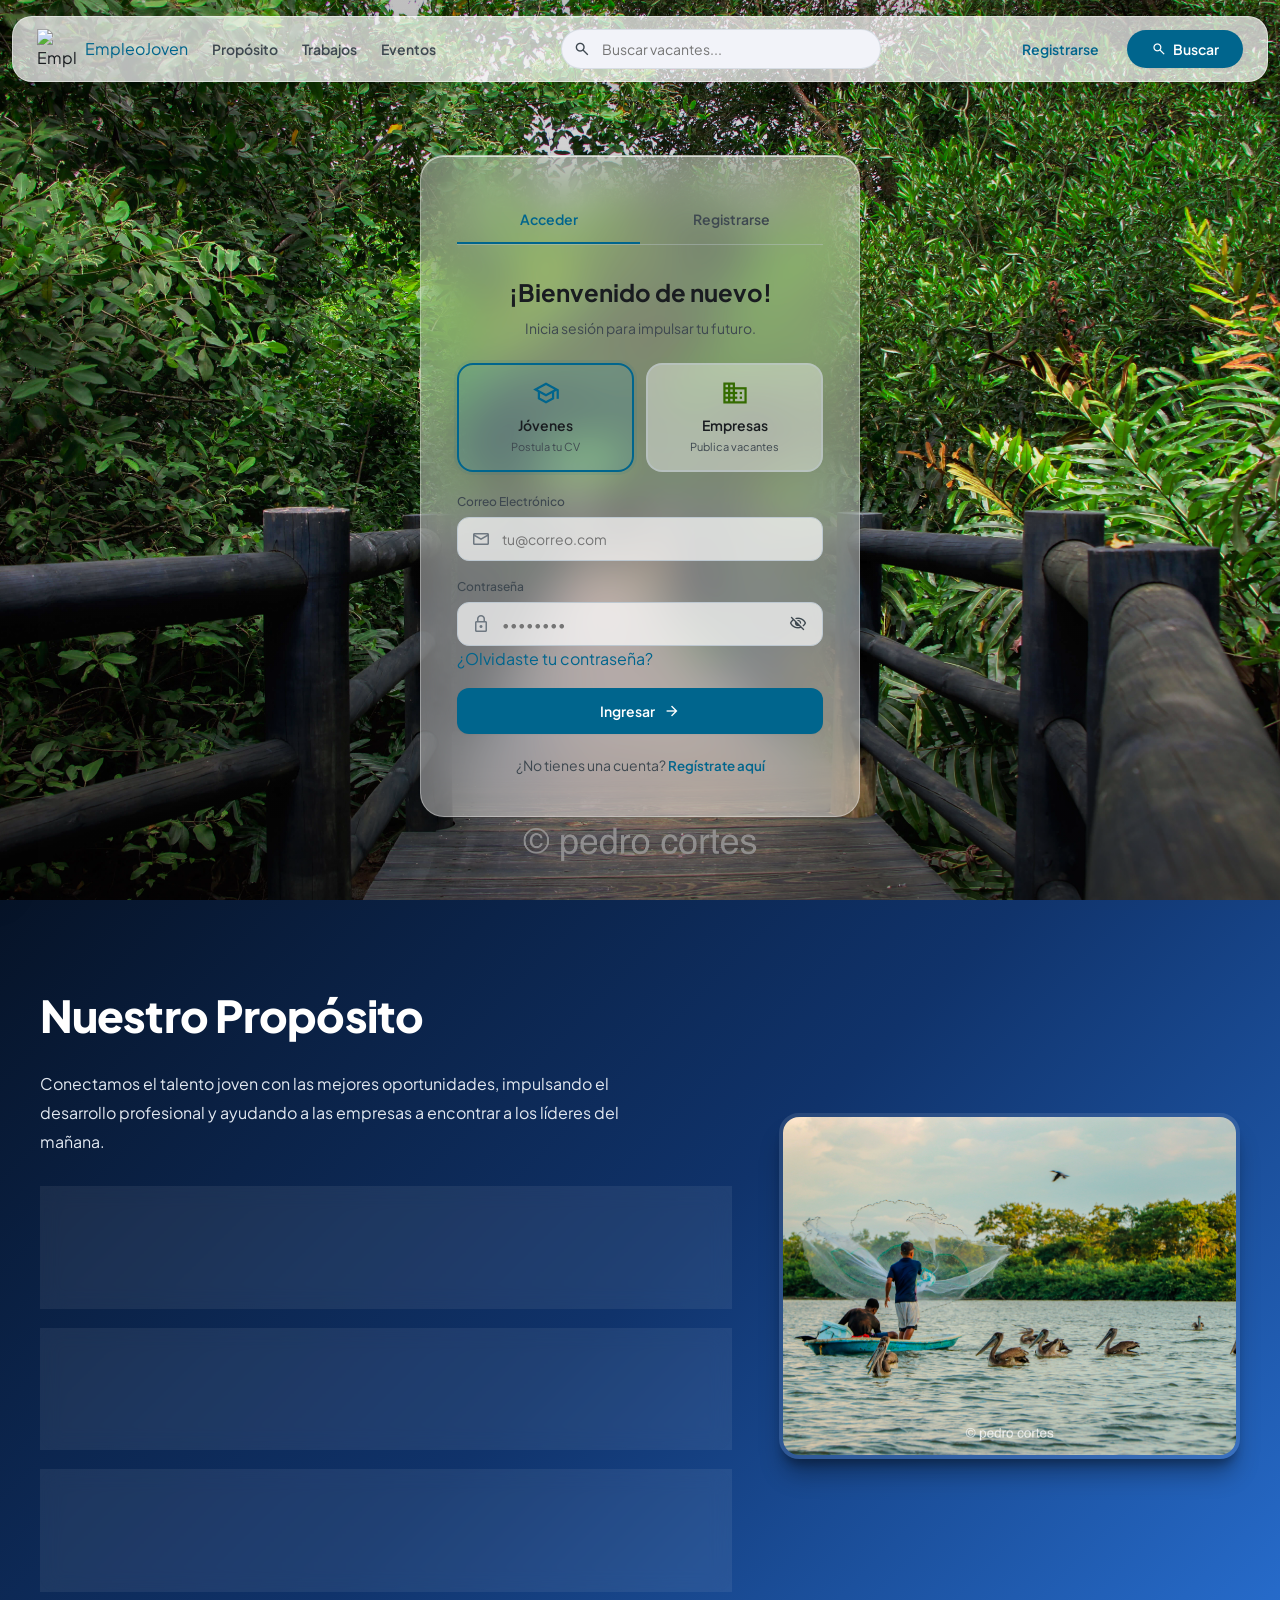
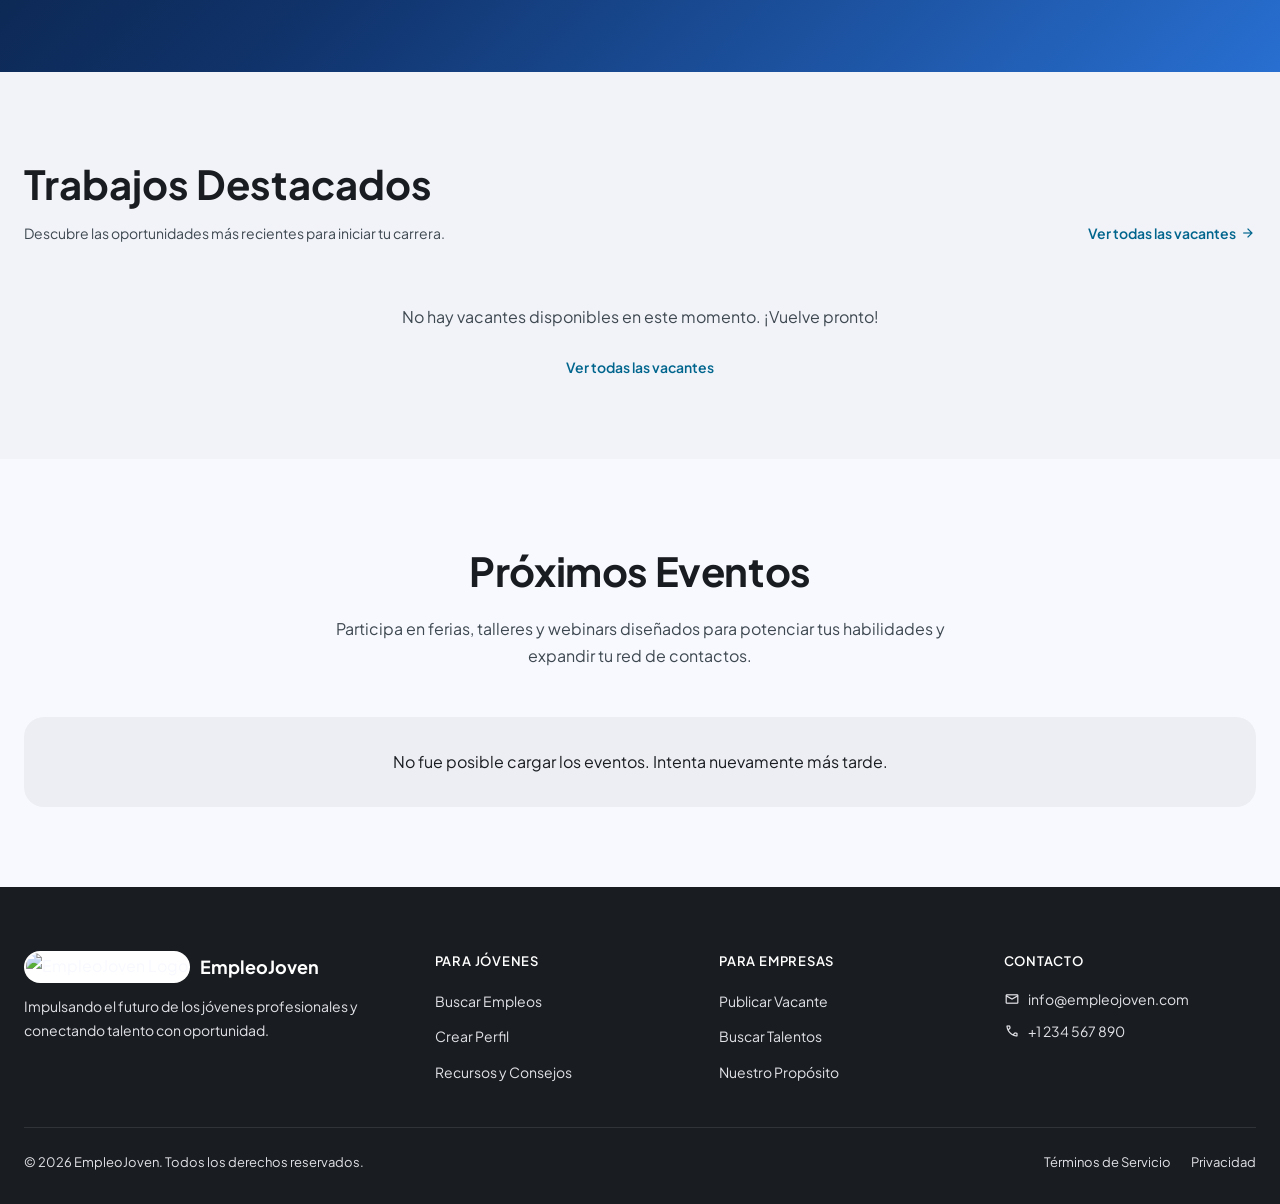
==== commit 1e9d59f4: "cambios de rendimientos" ====
--- a/index.html
+++ b/index.html
@@ -15,6 +15,7 @@
     rel="stylesheet">
 
   <!-- Styles -->
+  <link rel="preload" href="styles.css?v=20260906-jobs-skeleton" as="style">
   <link rel="stylesheet" href="styles.css?v=20260906-jobs-skeleton">
 </head>
 
@@ -572,7 +573,7 @@
   </div>
 
   <!-- Scripts -->
-  <script src="Js/script.js?v=20260906-jobs-skeleton"></script>
+  <script src="Js/script.js?v=20260906-jobs-skeleton" defer></script>
 </body>
 
 </html>
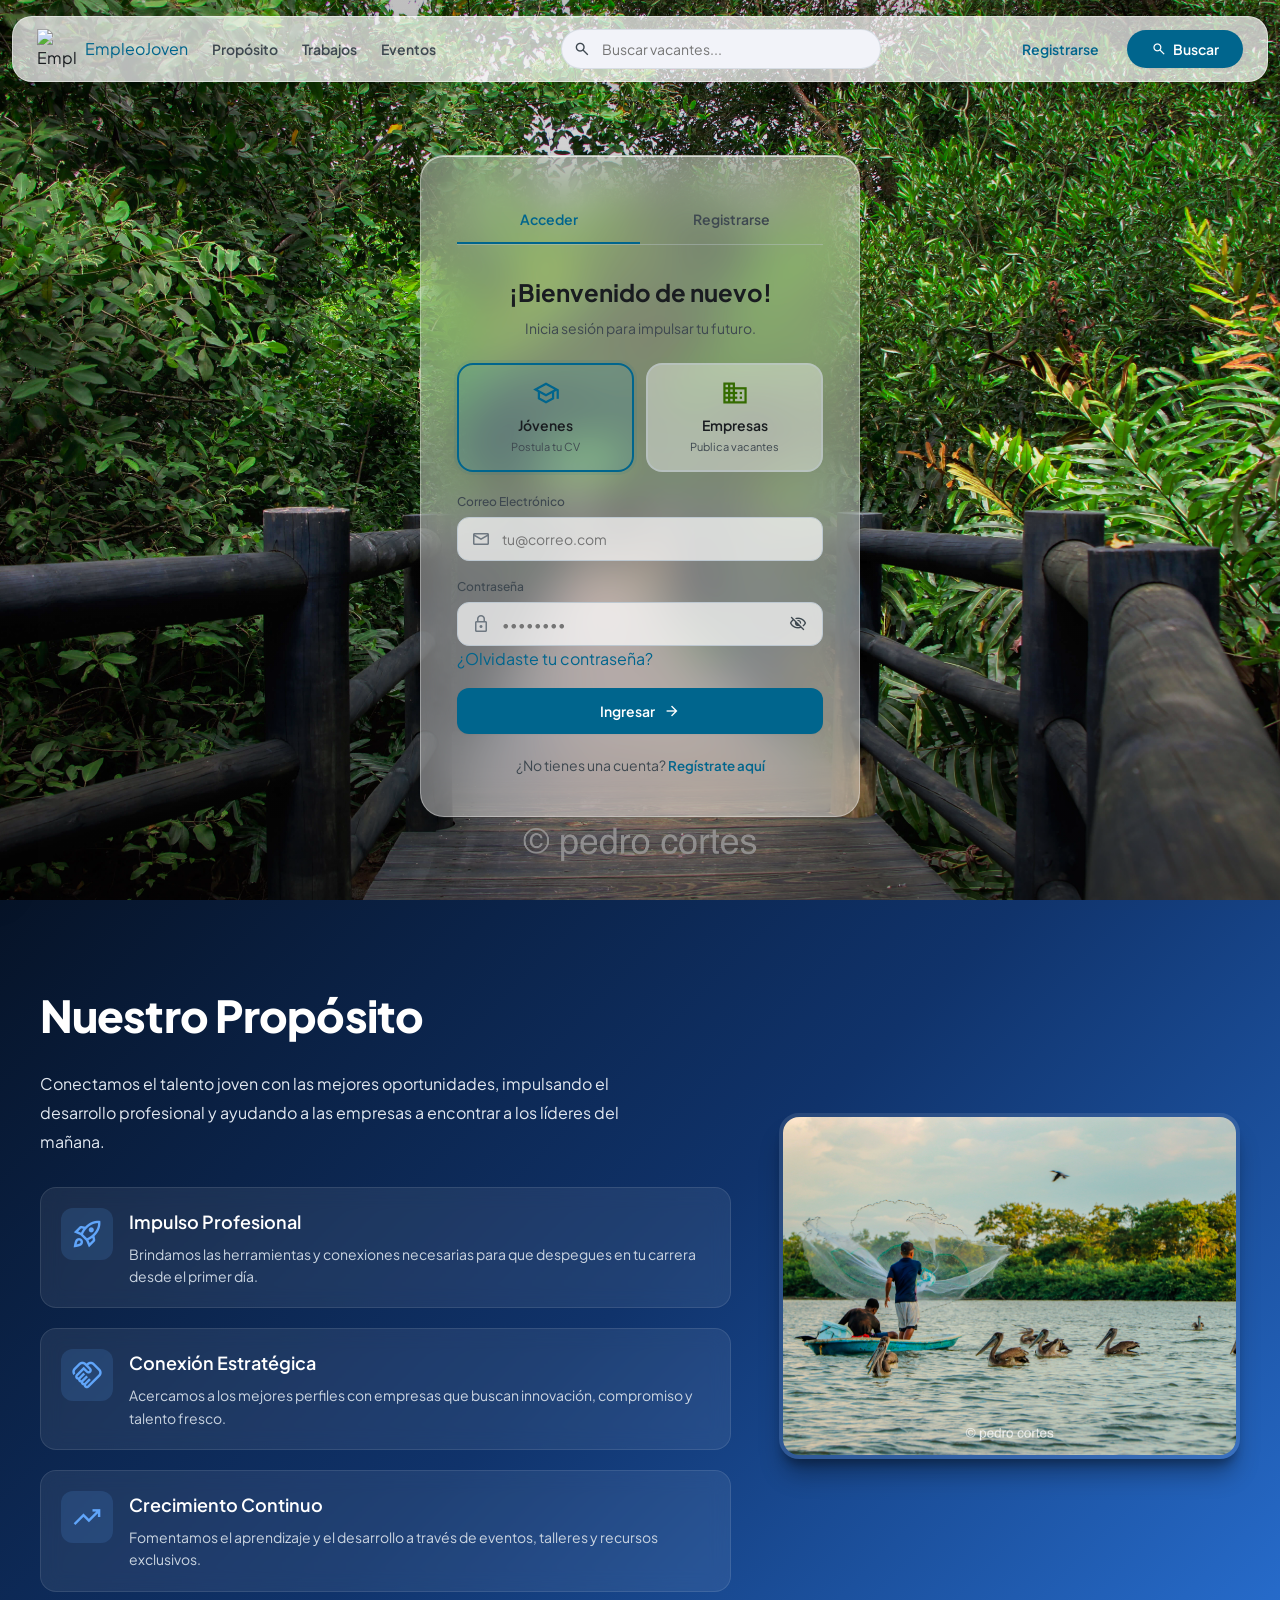
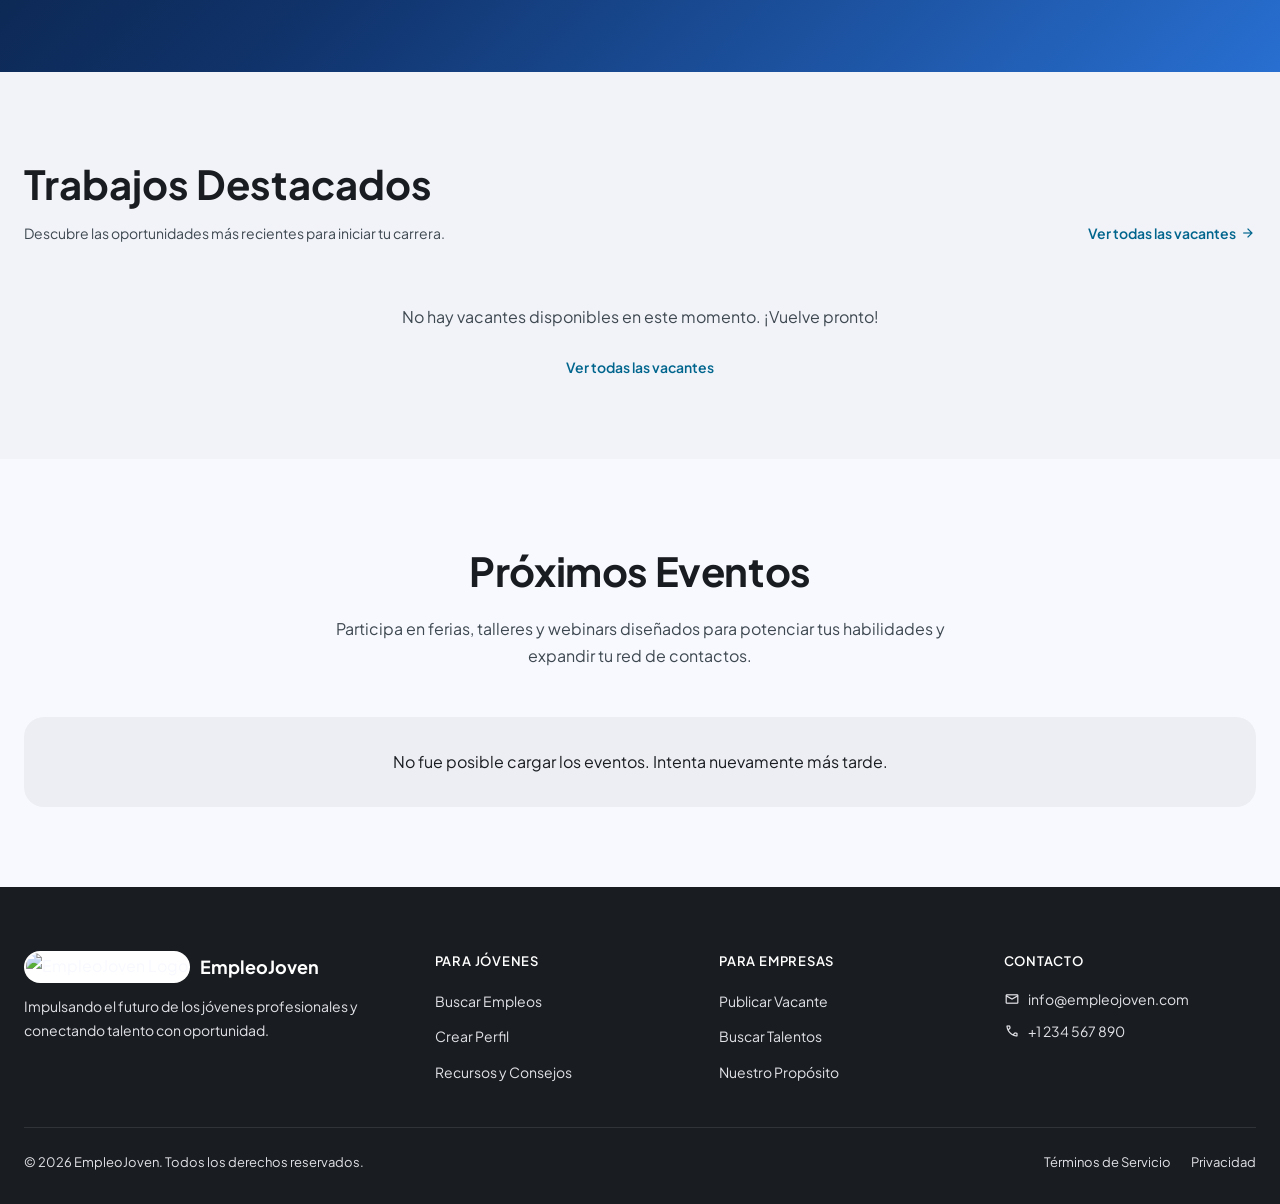
==== commit 57366d79: "cambios de registro" ====
--- a/index.html
+++ b/index.html
@@ -264,33 +264,6 @@
             </button>
           </form>
 
-          <!-- Social Login -->
-          <div class="social-divider">
-            <span>o con</span>
-          </div>
-          <div class="social-buttons">
-            <button type="button" class="social-btn">
-              <svg viewBox="0 0 24 24">
-                <path fill="#4285F4"
-                  d="M22.56 12.25c0-.78-.07-1.53-.2-2.25H12v4.26h5.92a5.06 5.06 0 0 1-2.2 3.32v2.77h3.57c2.08-1.92 3.28-4.74 3.28-8.1z" />
-                <path fill="#34A853"
-                  d="M12 23c2.97 0 5.46-.98 7.28-2.66l-3.57-2.77c-.98.66-2.23 1.06-3.71 1.06-2.86 0-5.29-1.93-6.16-4.53H2.18v2.84C3.99 20.53 7.7 23 12 23z" />
-                <path fill="#FBBC05"
-                  d="M5.84 14.09c-.22-.66-.35-1.36-.35-2.09s.13-1.43.35-2.09V7.07H2.18C1.43 8.55 1 10.22 1 12s.43 3.45 1.18 4.93l2.85-2.22.81-.62z" />
-                <path fill="#EA4335"
-                  d="M12 5.38c1.62 0 3.06.56 4.21 1.64l3.15-3.15C17.45 2.09 14.97 1 12 1 7.7 1 3.99 3.47 2.18 7.07l3.66 2.84c.87-2.6 3.3-4.53 6.16-4.53z" />
-              </svg>
-              Google
-            </button>
-            <button type="button" class="social-btn">
-              <svg viewBox="0 0 24 24">
-                <path fill="#1877F2"
-                  d="M24 12.073c0-6.627-5.373-12-12-12s-12 5.373-12 12c0 5.99 4.388 10.954 10.125 11.854v-8.385H7.078v-3.47h3.047V9.43c0-3.007 1.792-4.669 4.533-4.669 1.312 0 2.686.235 2.686.235v2.953H15.83c-1.491 0-1.956.925-1.956 1.874v2.25h3.328l-.532 3.47h-2.796v8.385C19.612 23.027 24 18.062 24 12.073z" />
-              </svg>
-              Facebook
-            </button>
-          </div>
-
           <p class="auth-footer">
             ¿Ya tienes una cuenta? <button type="button" id="goToLogin">Inicia sesión</button>
           </p>
--- a/styles.css
+++ b/styles.css
@@ -796,63 +796,6 @@
 
 .btn-submit:hover .btn-icon {
   transform: translateX(3px);
-}
-
-/* ---- Social Login ---- */
-.social-divider {
-  display: flex;
-  align-items: center;
-  gap: 12px;
-  margin: 20px 0;
-}
-
-.social-divider::before,
-.social-divider::after {
-  content: '';
-  flex: 1;
-  height: 1px;
-  background: rgba(189, 200, 209, 0.5);
-}
-
-.social-divider span {
-  font-size: 12px;
-  color: var(--on-surface-variant);
-  font-weight: 500;
-  white-space: nowrap;
-}
-
-.social-buttons {
-  display: grid;
-  grid-template-columns: 1fr 1fr;
-  gap: 10px;
-}
-
-.social-btn {
-  display: flex;
-  align-items: center;
-  justify-content: center;
-  gap: 8px;
-  padding: 10px;
-  border: 1px solid rgba(189, 200, 209, 0.4);
-  border-radius: var(--radius-lg);
-  background: rgba(255, 255, 255, 0.5);
-  font-size: 13px;
-  font-weight: 600;
-  color: var(--on-surface);
-  transition: all var(--transition-base);
-}
-
-.social-btn:hover {
-  background: white;
-  border-color: var(--outline-variant);
-  transform: translateY(-1px);
-  box-shadow: var(--shadow-sm);
-}
-
-.social-btn svg {
-  width: 18px;
-  height: 18px;
-  flex-shrink: 0;
 }
 
 /* ---- Auth Footer Link ---- */
@@ -1952,61 +1895,6 @@
   gap: 16px;
 }
 
-/* Lock icon */
-.rp-lock-icon {
-  width: 56px;
-  height: 56px;
-  border-radius: 50%;
-  background: linear-gradient(135deg, var(--primary) 0%, var(--primary-container) 100%);
-  display: flex;
-  align-items: center;
-  justify-content: center;
-  box-shadow: 0 8px 20px rgba(0,101,141,0.3);
-}
-
-.rp-lock-icon .material-symbols-outlined {
-  font-size: 26px;
-  color: white;
-  font-variation-settings: 'FILL' 1;
-}
-
-.rp-title {
-  font-size: 22px;
-  font-weight: 700;
-  color: var(--on-surface);
-  margin: 0;
-}
-
-.rp-desc {
-  font-size: 14px;
-  color: var(--on-surface-variant);
-  line-height: 1.6;
-  margin: 0;
-  max-width: 380px;
-}
-
-/* Benefits list */
-.rp-benefits {
-  display: flex;
-  flex-direction: column;
-  gap: 10px;
-  width: 100%;
-  text-align: left;
-  background: var(--surface-container-lowest);
-  border: 1px solid var(--outline-variant);
-  border-radius: 12px;
-  padding: 16px 18px;
-}
-
-.rp-benefit-item {
-  display: flex;
-  align-items: center;
-  gap: 10px;
-  font-size: 13px;
-  font-weight: 500;
-  color: var(--on-surface);
-}
-
 .rp-benefit-item .material-symbols-outlined {
   font-size: 20px;
   color: var(--secondary);
--- a/styles.css
+++ b/styles.css
@@ -796,63 +796,6 @@
 
 .btn-submit:hover .btn-icon {
   transform: translateX(3px);
-}
-
-/* ---- Social Login ---- */
-.social-divider {
-  display: flex;
-  align-items: center;
-  gap: 12px;
-  margin: 20px 0;
-}
-
-.social-divider::before,
-.social-divider::after {
-  content: '';
-  flex: 1;
-  height: 1px;
-  background: rgba(189, 200, 209, 0.5);
-}
-
-.social-divider span {
-  font-size: 12px;
-  color: var(--on-surface-variant);
-  font-weight: 500;
-  white-space: nowrap;
-}
-
-.social-buttons {
-  display: grid;
-  grid-template-columns: 1fr 1fr;
-  gap: 10px;
-}
-
-.social-btn {
-  display: flex;
-  align-items: center;
-  justify-content: center;
-  gap: 8px;
-  padding: 10px;
-  border: 1px solid rgba(189, 200, 209, 0.4);
-  border-radius: var(--radius-lg);
-  background: rgba(255, 255, 255, 0.5);
-  font-size: 13px;
-  font-weight: 600;
-  color: var(--on-surface);
-  transition: all var(--transition-base);
-}
-
-.social-btn:hover {
-  background: white;
-  border-color: var(--outline-variant);
-  transform: translateY(-1px);
-  box-shadow: var(--shadow-sm);
-}
-
-.social-btn svg {
-  width: 18px;
-  height: 18px;
-  flex-shrink: 0;
 }
 
 /* ---- Auth Footer Link ---- */
@@ -1952,61 +1895,6 @@
   gap: 16px;
 }
 
-/* Lock icon */
-.rp-lock-icon {
-  width: 56px;
-  height: 56px;
-  border-radius: 50%;
-  background: linear-gradient(135deg, var(--primary) 0%, var(--primary-container) 100%);
-  display: flex;
-  align-items: center;
-  justify-content: center;
-  box-shadow: 0 8px 20px rgba(0,101,141,0.3);
-}
-
-.rp-lock-icon .material-symbols-outlined {
-  font-size: 26px;
-  color: white;
-  font-variation-settings: 'FILL' 1;
-}
-
-.rp-title {
-  font-size: 22px;
-  font-weight: 700;
-  color: var(--on-surface);
-  margin: 0;
-}
-
-.rp-desc {
-  font-size: 14px;
-  color: var(--on-surface-variant);
-  line-height: 1.6;
-  margin: 0;
-  max-width: 380px;
-}
-
-/* Benefits list */
-.rp-benefits {
-  display: flex;
-  flex-direction: column;
-  gap: 10px;
-  width: 100%;
-  text-align: left;
-  background: var(--surface-container-lowest);
-  border: 1px solid var(--outline-variant);
-  border-radius: 12px;
-  padding: 16px 18px;
-}
-
-.rp-benefit-item {
-  display: flex;
-  align-items: center;
-  gap: 10px;
-  font-size: 13px;
-  font-weight: 500;
-  color: var(--on-surface);
-}
-
 .rp-benefit-item .material-symbols-outlined {
   font-size: 20px;
   color: var(--secondary);
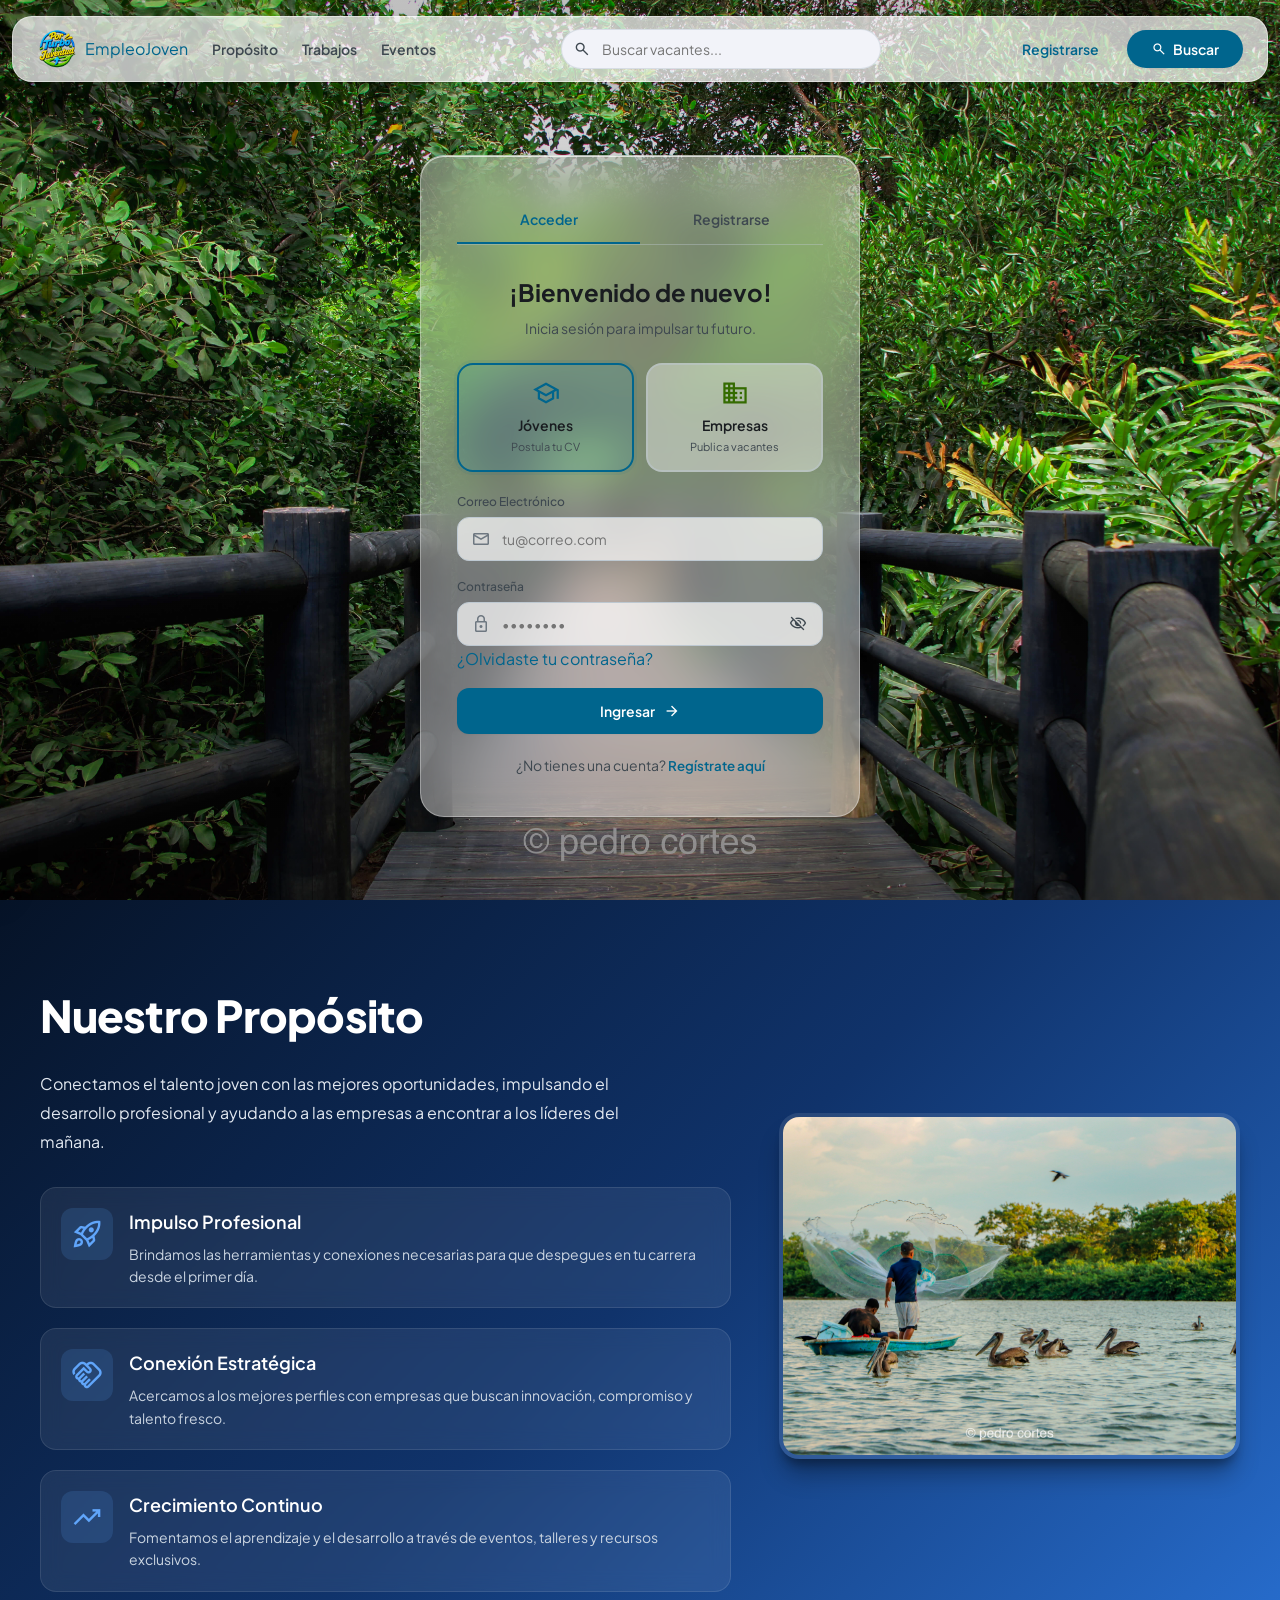
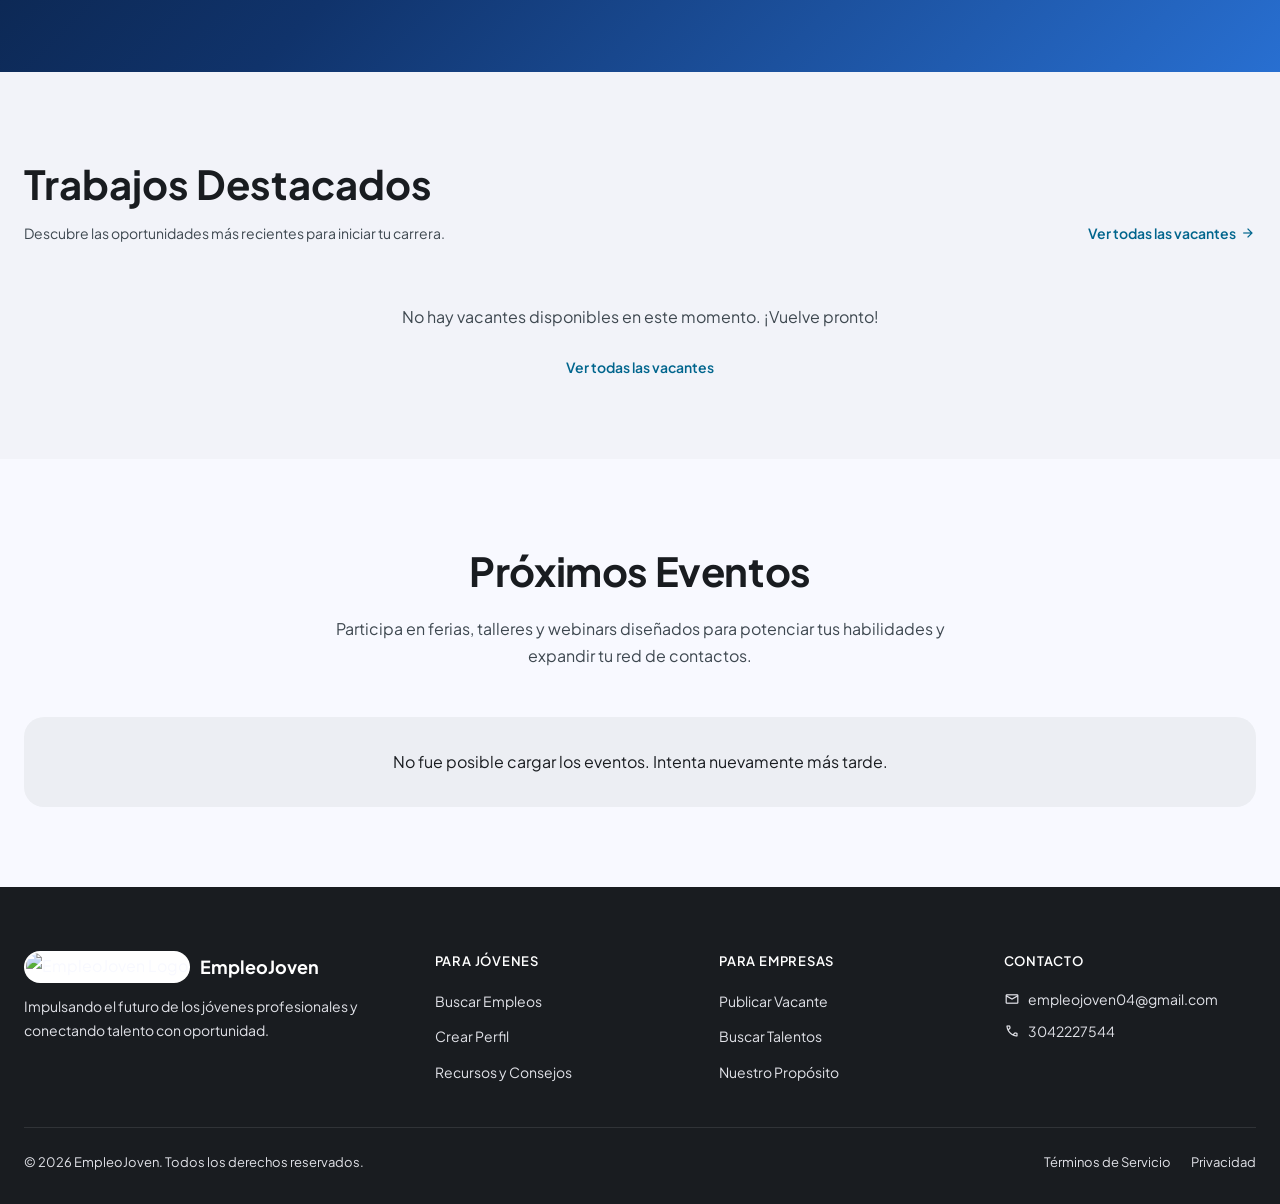
==== commit ffad4667: "parches de seguridad" ====
--- a/index.html
+++ b/index.html
@@ -21,9 +21,9 @@
 
 <body>
 
-  <!-- ============================================
+  <!--
      NAVBAR
-     ============================================ -->
+     -->
   <header class="navbar">
     <div class="glass-nav rounded-full flex justify-between items-center px-4 md:px-6 py-3">
       <!-- Left: Logo + Links -->
@@ -34,7 +34,7 @@
         </button>
         <a href="index.html" class="flex items-center gap-2">
           <img
-            src="https://lh3.googleusercontent.com/aida-public/[base64]"
+            src="imagenes/Copilot_20260909_144508.png"
             alt="EmpleoJoven Logo" class="h-8 md:h-10 w-auto rounded-full bg-white p-0.5">
           <span class="hidden md:block font-headline-md text-primary text-lg font-bold">EmpleoJoven</span>
         </a>
@@ -92,9 +92,9 @@
     </div>
   </aside>
 
-  <!-- ============================================
+  <!--
      HERO SECTION — LOGIN / REGISTER
-     ============================================ -->
+    -->
   <section class="hero">
     <!-- Background Carousel -->
     <div class="hero-bg">
@@ -119,7 +119,7 @@
           <button id="tabRegister" class="auth-tab">Registrarse</button>
         </div>
 
-        <!-- ===== LOGIN PANEL ===== -->
+        <!-- LOGIN PANEL -->
         <div id="panelLogin" class="auth-panel">
           <div class="text-center mb-6">
             <h1 class="auth-title">¡Bienvenido de nuevo!</h1>
@@ -178,7 +178,7 @@
           </p>
         </div>
 
-        <!-- ===== REGISTER PANEL ===== -->
+        <!-- REGISTER PANEL -->
         <div id="panelRegister" class="auth-panel hidden">
           <div class="text-center mb-6">
             <h1 class="auth-title">Crear Cuenta</h1>
@@ -273,9 +273,9 @@
     </div>
   </section>
 
-  <!-- ============================================
+  <!--
      PROPÓSITO SECTION
-     ============================================ -->
+     -->
   <section id="proposito" class="purpose-section reveal">
     <div class="purpose-container">
       <!-- Left Column: Text & Features -->
@@ -319,9 +319,9 @@
     </div>
   </section>
 
-  <!-- ============================================
+  <!-- 
      TRABAJOS DESTACADOS
-     ============================================ -->
+      -->
   <section id="trabajos" class="jobs-section">
     <div class="jobs-header">
       <div>
@@ -370,9 +370,9 @@
     </div>
   </section>
 
-  <!-- ============================================
+  <!-- 
      MODAL — REGÍSTRATE PARA POSTULAR
-     ============================================ -->
+     -->
   <div id="registerPromptModal" class="rp-backdrop" role="dialog" aria-modal="true" aria-labelledby="rpModalTitle">
     <div class="rp-modal">
       <!-- Decorative top bar -->
@@ -433,9 +433,9 @@
   </div>
 
 
-  <!-- ============================================
+  <!-- 
      EVENTOS
-     ============================================ -->
+     -->
   <section id="eventos" class="section">
     <div class="section-header reveal">
       <h2 class="section-title">Próximos Eventos</h2>
@@ -453,9 +453,9 @@
     </div>
   </section>
 
-  <!-- ============================================
+  <!-- 
      FOOTER
-     ============================================ -->
+      -->
   <footer class="footer">
     <div class="footer-grid">
       <!-- Brand -->
@@ -495,11 +495,11 @@
         <h4>Contacto</h4>
         <div class="footer-contact">
           <span class="material-symbols-outlined icon">mail</span>
-          <span>info@empleojoven.com</span>
+          <span>empleojoven04@gmail.com</span>
         </div>
         <div class="footer-contact">
           <span class="material-symbols-outlined icon">phone</span>
-          <span>+1 234 567 890</span>
+          <span> 3042227544</span>
         </div>
       </div>
     </div>
@@ -513,9 +513,9 @@
     </div>
   </footer>
 
-  <!-- ============================================
+  <!-- 
      MODAL — DETALLE DEL EVENTO
-     ============================================ -->
+      -->
   <div id="eventDetailsModal" class="event-details-backdrop" role="dialog" aria-modal="true" aria-labelledby="eventDetailsTitle">
     <article class="event-details-modal">
       <div class="event-details-topbar"></div>
@@ -535,9 +535,9 @@
     </article>
   </div>
 
-  <!-- ============================================
+  <!--
      TOAST NOTIFICATION
-     ============================================ -->
+     -->
   <div id="toast" class="toast">
     <div class="toast-inner success" id="toastInner">
       <span class="material-symbols-outlined toast-icon" id="toastIcon">check_circle</span>
--- a/styles.css
+++ b/styles.css
@@ -1,8 +1,7 @@
-/* ============================================
+/* 
    EMPLEOJOVEN — DESIGN SYSTEM + ANIMATIONS
-   ============================================ */
-
-/* ---- Google Fonts Import ---- */
+  */
+
 @import url('https://fonts.googleapis.com/css2?family=Plus+Jakarta+Sans:wght@400;500;600;700&display=swap');
 
 /* ---- CSS Custom Properties ---- */
@@ -80,7 +79,7 @@
   --transition-bounce: 0.5s cubic-bezier(0.34, 1.56, 0.64, 1);
 }
 
-/* ---- Reset & Base ---- */
+/*  Reset & Base  */
 *, *::before, *::after {
   margin: 0;
   padding: 0;
@@ -129,9 +128,9 @@
 ::-webkit-scrollbar-thumb { background: var(--outline-variant); border-radius: 3px; }
 ::-webkit-scrollbar-thumb:hover { background: var(--outline); }
 
-/* ============================================
+/* 
    GLASSMORPHISM COMPONENTS
-   ============================================ */
+   */
 
 .glass-nav {
   display: flex;
@@ -165,7 +164,7 @@
     inset 0 1px 0 rgba(255, 255, 255, 0.7);
 }
 
-/* ---- Glass Toast ---- */
+/*  Glass Toast  */
 .glass-toast {
   background: rgba(255, 255, 255, 0.92);
   backdrop-filter: blur(16px);
@@ -174,9 +173,9 @@
   box-shadow: var(--shadow-xl);
 }
 
-/* ============================================
+/* 
    NAVBAR
-   ============================================ */
+    */
 
 .navbar {
   position: fixed;
@@ -318,7 +317,7 @@
   background: rgba(0, 101, 141, 0.06);
 }
 
-/* ---- Mobile Menu ---- */
+/*  Mobile Menu  */
 .mobile-menu {
   position: fixed;
   top: 0;
@@ -374,9 +373,9 @@
   font-size: 22px;
 }
 
-/* ============================================
+/* 
    HERO SECTION
-   ============================================ */
+    */
 
 .hero {
   position: relative;
--- a/styles.css
+++ b/styles.css
@@ -1,8 +1,7 @@
-/* ============================================
+/* 
    EMPLEOJOVEN — DESIGN SYSTEM + ANIMATIONS
-   ============================================ */
-
-/* ---- Google Fonts Import ---- */
+  */
+
 @import url('https://fonts.googleapis.com/css2?family=Plus+Jakarta+Sans:wght@400;500;600;700&display=swap');
 
 /* ---- CSS Custom Properties ---- */
@@ -80,7 +79,7 @@
   --transition-bounce: 0.5s cubic-bezier(0.34, 1.56, 0.64, 1);
 }
 
-/* ---- Reset & Base ---- */
+/*  Reset & Base  */
 *, *::before, *::after {
   margin: 0;
   padding: 0;
@@ -129,9 +128,9 @@
 ::-webkit-scrollbar-thumb { background: var(--outline-variant); border-radius: 3px; }
 ::-webkit-scrollbar-thumb:hover { background: var(--outline); }
 
-/* ============================================
+/* 
    GLASSMORPHISM COMPONENTS
-   ============================================ */
+   */
 
 .glass-nav {
   display: flex;
@@ -165,7 +164,7 @@
     inset 0 1px 0 rgba(255, 255, 255, 0.7);
 }
 
-/* ---- Glass Toast ---- */
+/*  Glass Toast  */
 .glass-toast {
   background: rgba(255, 255, 255, 0.92);
   backdrop-filter: blur(16px);
@@ -174,9 +173,9 @@
   box-shadow: var(--shadow-xl);
 }
 
-/* ============================================
+/* 
    NAVBAR
-   ============================================ */
+    */
 
 .navbar {
   position: fixed;
@@ -318,7 +317,7 @@
   background: rgba(0, 101, 141, 0.06);
 }
 
-/* ---- Mobile Menu ---- */
+/*  Mobile Menu  */
 .mobile-menu {
   position: fixed;
   top: 0;
@@ -374,9 +373,9 @@
   font-size: 22px;
 }
 
-/* ============================================
+/* 
    HERO SECTION
-   ============================================ */
+    */
 
 .hero {
   position: relative;
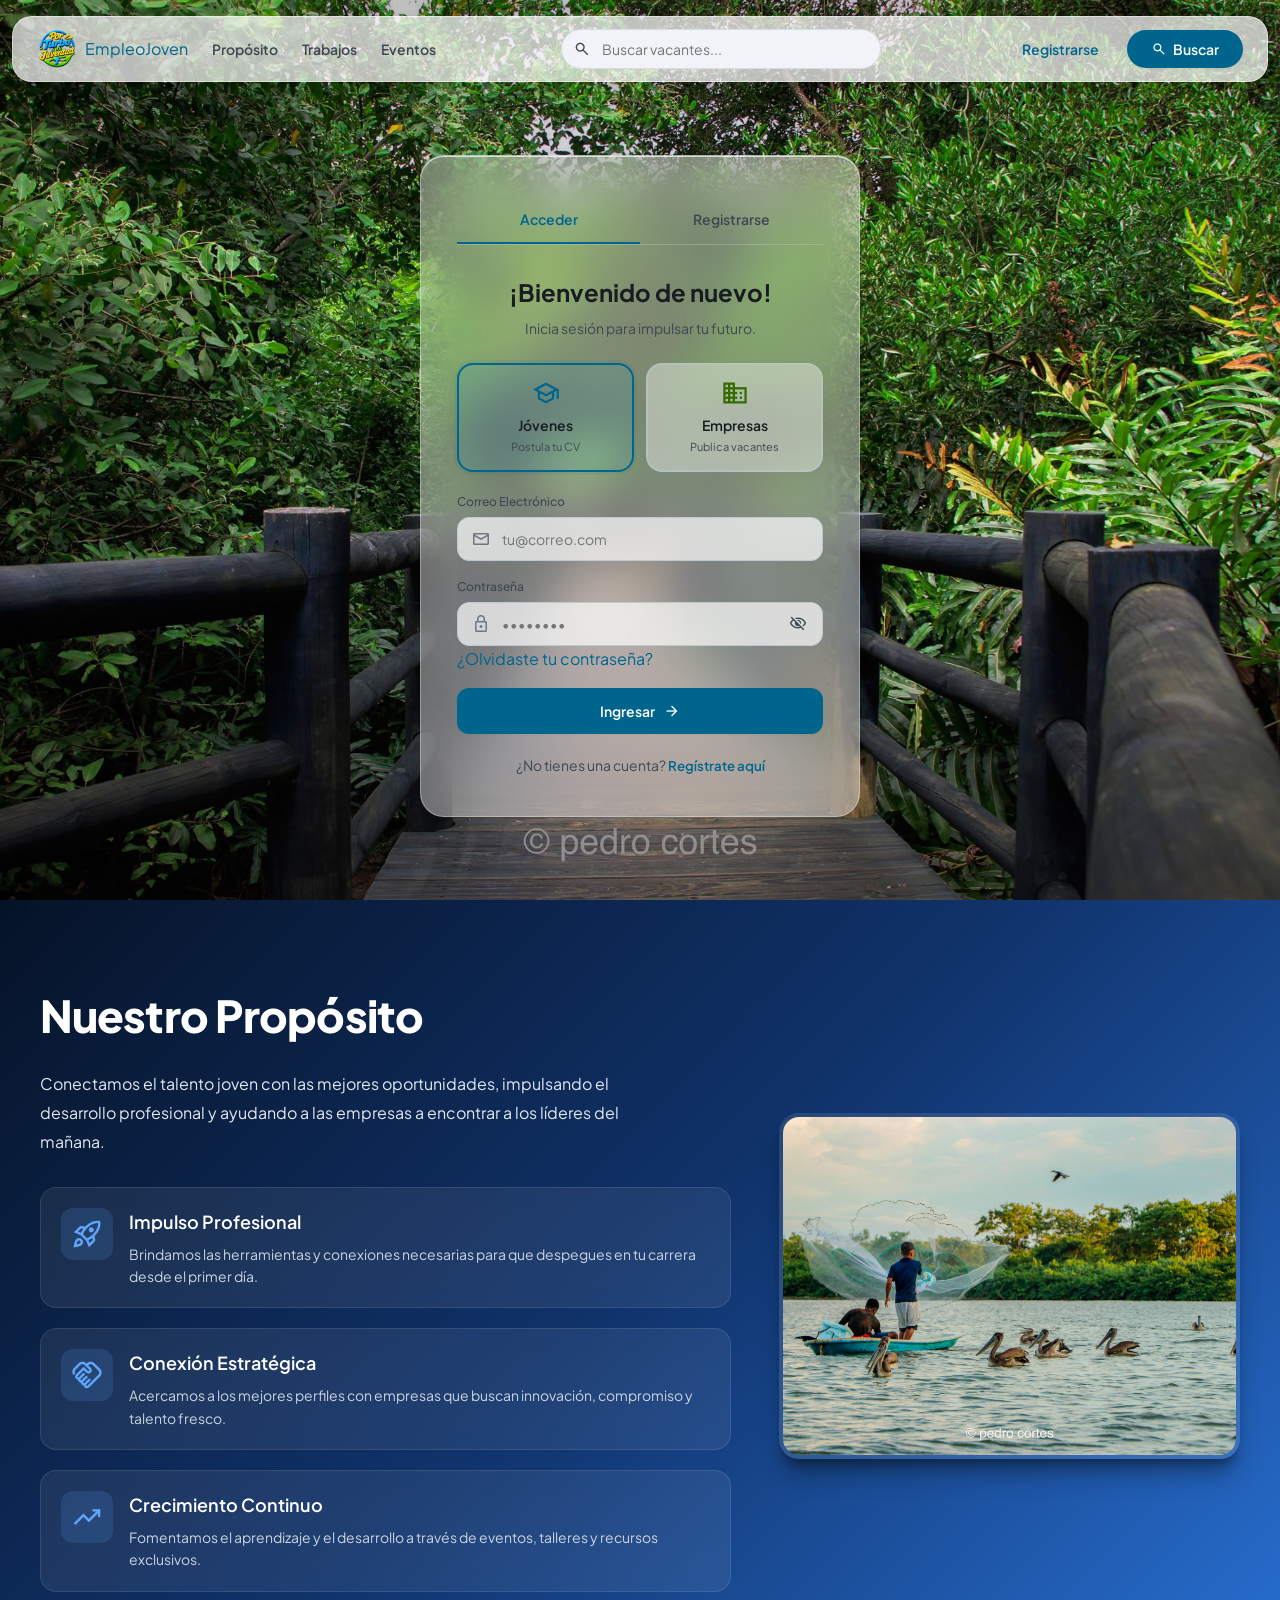
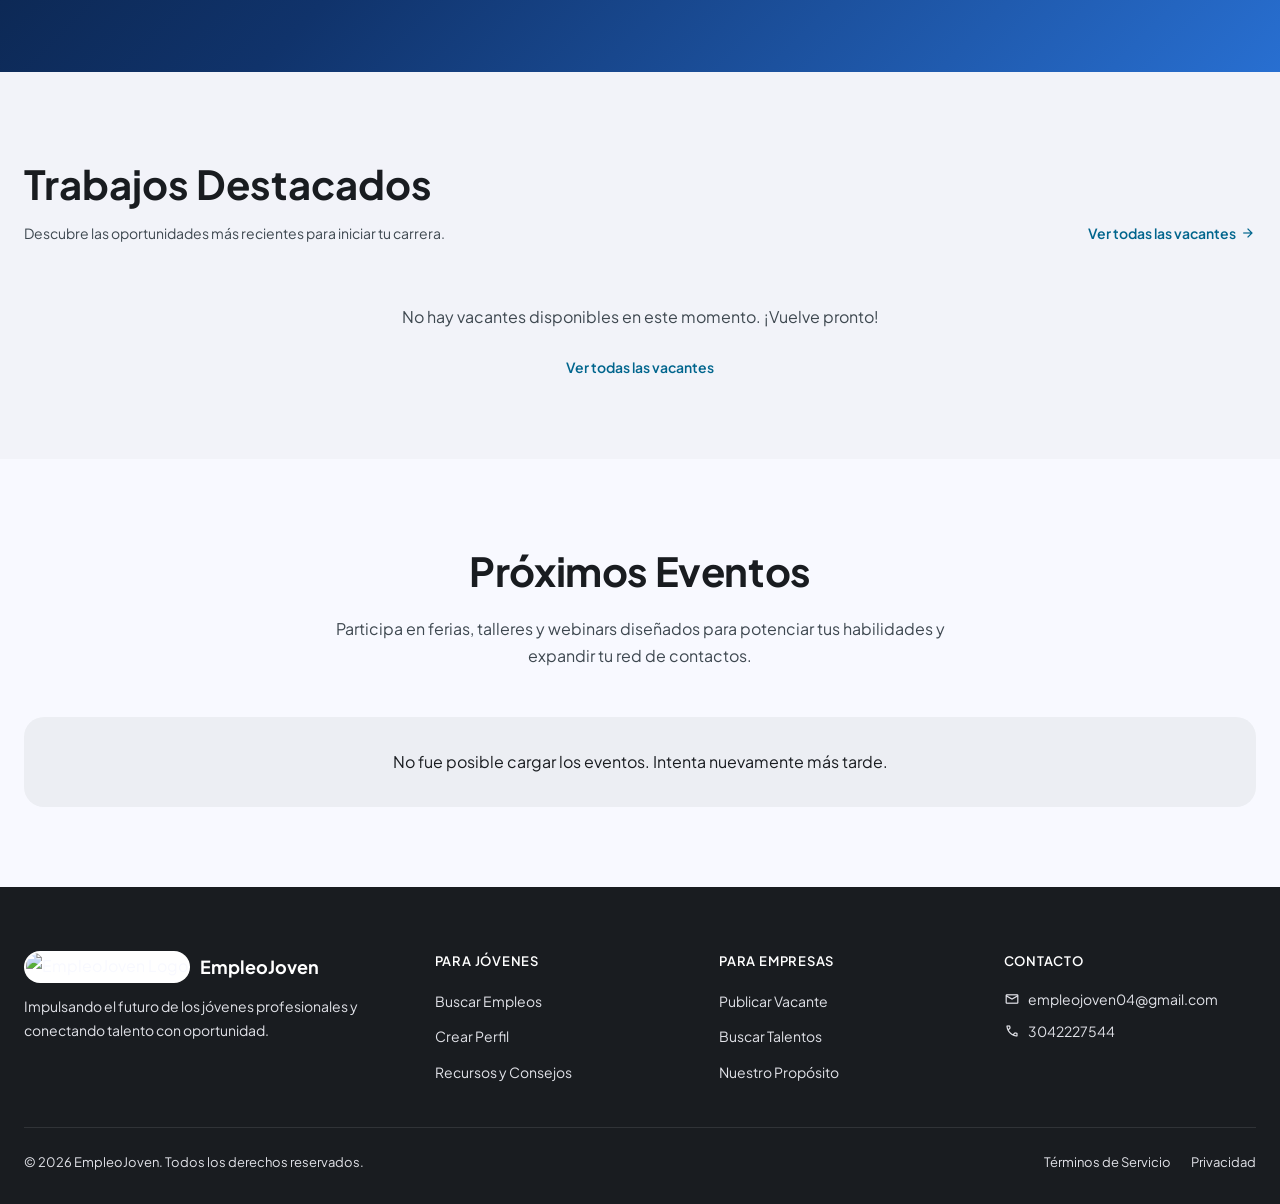
==== commit 5e7a79a4: "mejora de rendimiento" ====
--- a/index.html
+++ b/index.html
@@ -17,6 +17,7 @@
   <!-- Styles -->
   <link rel="preload" href="styles.css?v=20260906-jobs-skeleton" as="style">
   <link rel="stylesheet" href="styles.css?v=20260906-jobs-skeleton">
+  <link rel="preload" as="image" href="imagenes/web/puente.jpg">
 </head>
 
 <body>
@@ -98,13 +99,13 @@
   <section class="hero">
     <!-- Background Carousel -->
     <div class="hero-bg">
-      <div class="hero-slide active" style="background-image: url('imagenes/puente.jpeg');"></div>
-      <div class="hero-slide" style="background-image: url('imagenes/cangrejo.jpeg');"></div>
-      <div class="hero-slide" style="background-image: url('imagenes/atardecer.jpeg');"></div>
-      <div class="hero-slide" style="background-image: url('imagenes/canoa.jpeg');"></div>
-      <div class="hero-slide" style="background-image: url('imagenes/platanos.jpg');"></div>
-      <div class="hero-slide" style="background-image: url('imagenes/IMG_0099.JPG.jpeg');"></div>
-      <div class="hero-slide" style="background-image: url('imagenes/IMG_8763.JPG.jpeg');"></div>
+      <div class="hero-slide active" style="background-image: url('imagenes/web/puente.jpg');"></div>
+      <div class="hero-slide" data-background="imagenes/web/cangrejo.jpg"></div>
+      <div class="hero-slide" data-background="imagenes/web/atardecer.jpg"></div>
+      <div class="hero-slide" data-background="imagenes/web/canoa.jpg"></div>
+      <div class="hero-slide" data-background="imagenes/web/platanos.jpg"></div>
+      <div class="hero-slide" data-background="imagenes/web/IMG_0099.JPG.jpg"></div>
+      <div class="hero-slide" data-background="imagenes/web/IMG_8763.JPG.jpg"></div>
 
     </div>
     <div class="hero-overlay"></div>
@@ -313,7 +314,7 @@
       <!-- Right Column: Image -->
       <div class="purpose-image-side">
         <div class="purpose-image-wrapper">
-          <img src="imagenes/IMG_9879.JPG.jpeg" alt="Nuestro Propósito">
+          <img src="imagenes/web/IMG_9879.JPG.jpg" alt="Nuestro Propósito">
         </div>
       </div>
     </div>
